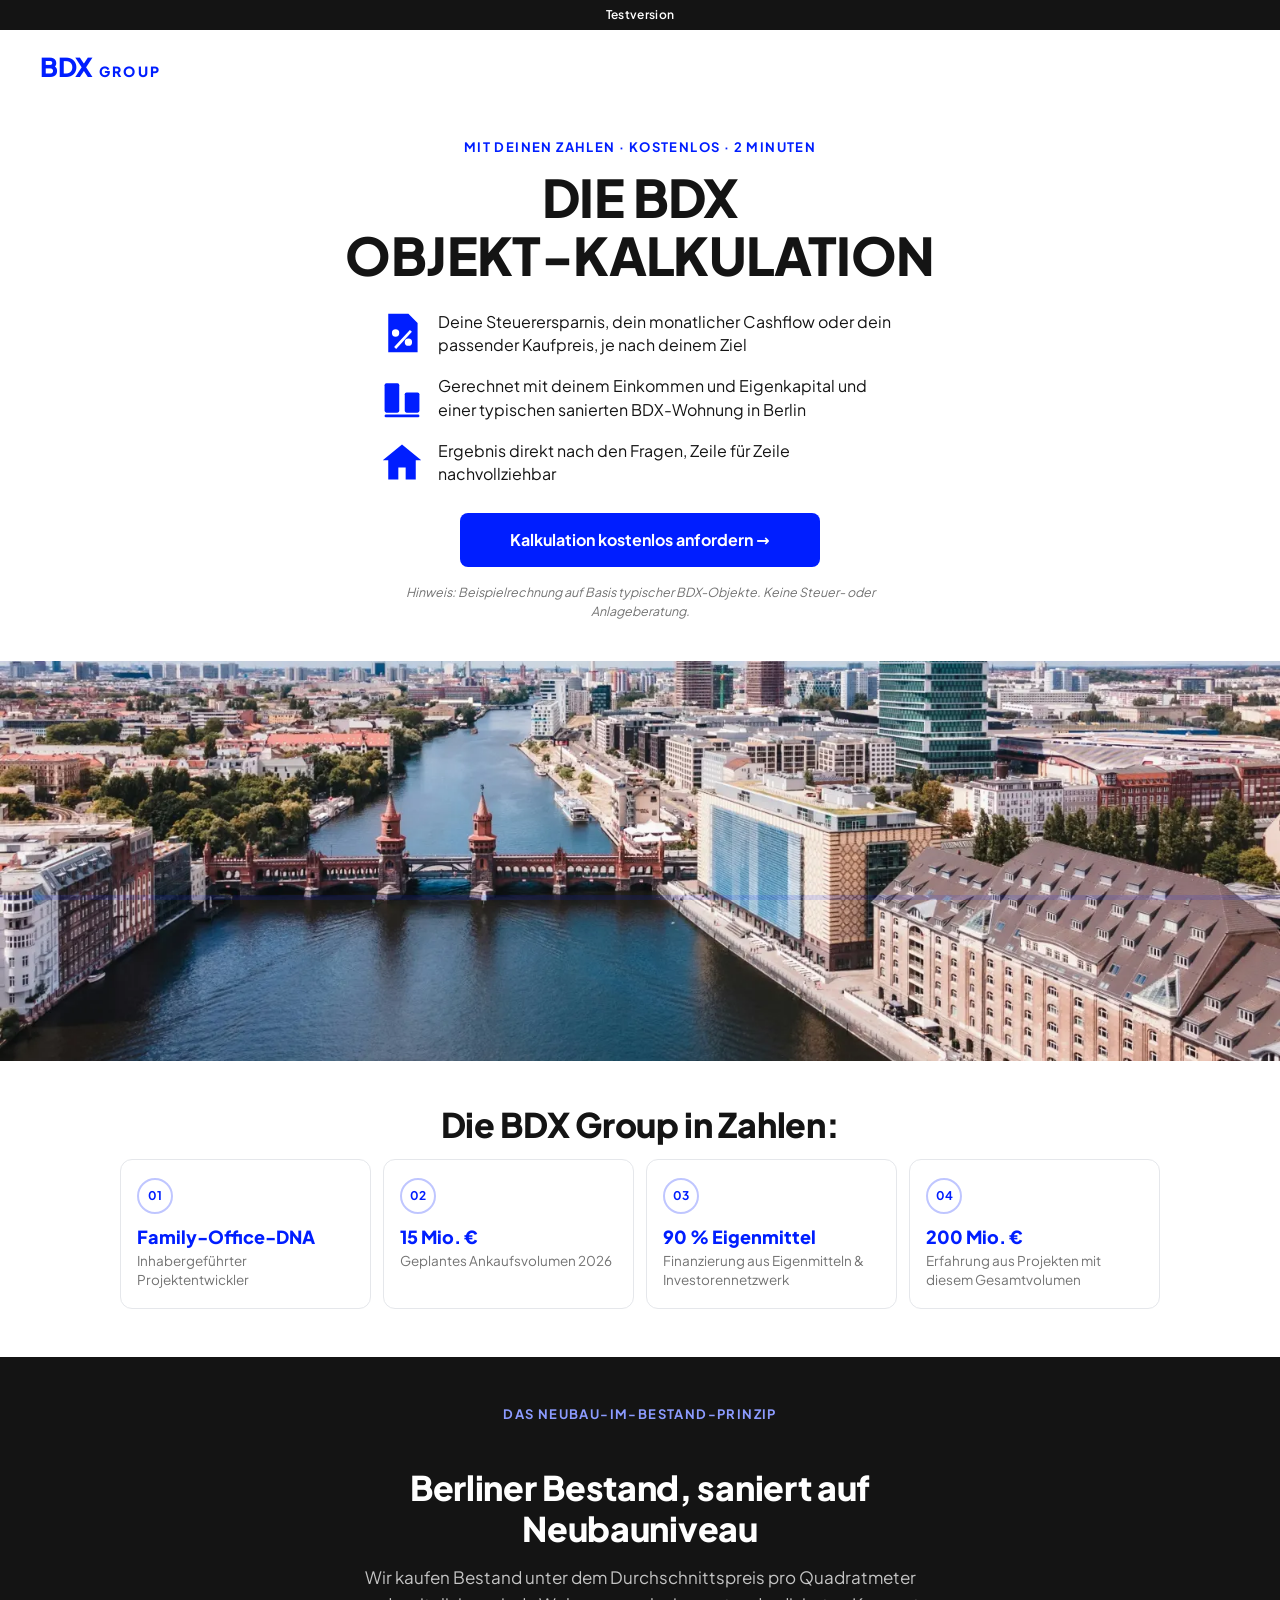
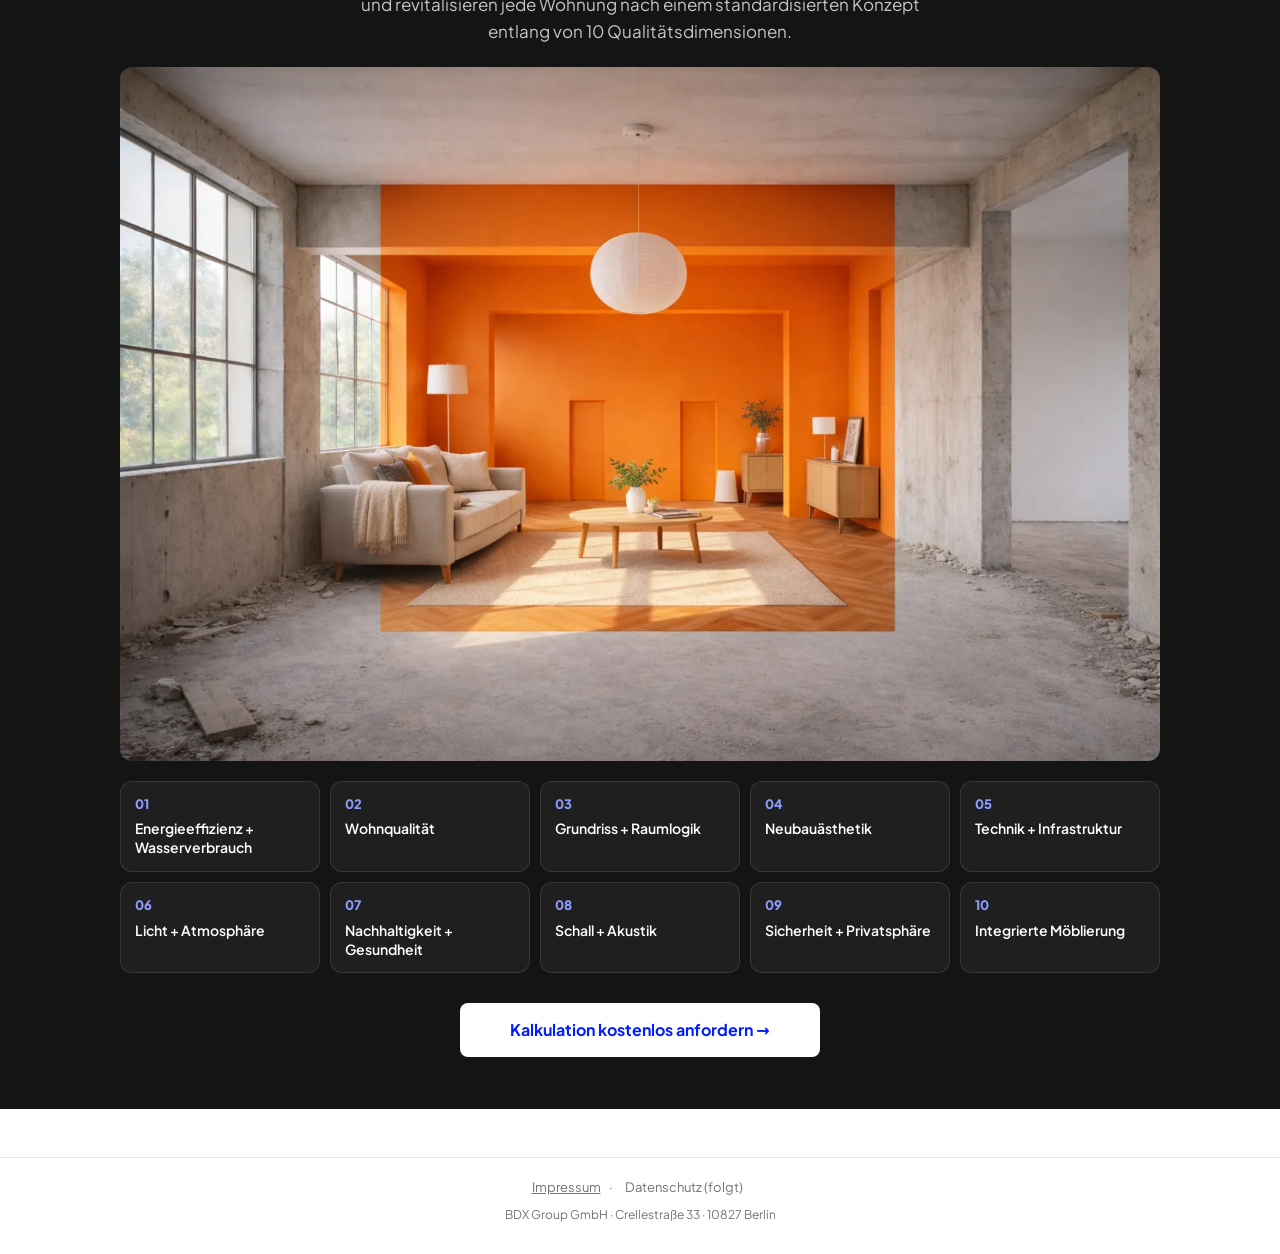
==== index.html @ f6d926c9 "feat: Calendly Inline-Embed auf der Ergebnisseite (Jarl 30min, Prefill, lazy nach Absenden)" ====
<!doctype html>
<html lang="de">
<head>
<meta charset="utf-8">
<meta name="viewport" content="width=device-width, initial-scale=1">
<meta name="robots" content="noindex, nofollow">
<title>Die BDX Objekt-Kalkulation | BDX Group</title>
<meta name="description" content="Die vollständige Kalkulation einer aktuellen Berliner BDX-Wohnung: Kaufpreis, Miete, Rate, laufende Kosten und Steuereffekt, vor und nach Steuern.">
<link rel="preload" href="fonts/plus-jakarta-sans-latin.woff2" as="font" type="font/woff2" crossorigin>
<link rel="stylesheet" href="fonts/fonts.css">
<link rel="stylesheet" href="css/style.css?v=3">
</head>
<body>
<div class="testbar">Testversion</div>

<header class="top">
  <a class="brand" href="#start" data-go="start" aria-label="BDX Group, zum Start"><span class="brand-mark">BDX</span><span class="brand-name">GROUP</span></a>
</header>

<main id="app">

  <!-- SCREEN: Landing -->
  <section class="screen is-active" data-s="start" id="start">
    <div class="wrap center">
      <p class="eyebrow">Mit deinen Zahlen · Kostenlos · 2 Minuten</p>
      <h1 class="h-hero">Die BDX<br>Objekt-Kalkulation</h1>
      <ul class="benefits">
        <li><span class="ic" data-icon="percent"></span><span>Deine Steuerersparnis, dein monatlicher Cashflow oder dein passender Kaufpreis, je nach deinem Ziel</span></li>
        <li><span class="ic" data-icon="split"></span><span>Gerechnet mit deinem Einkommen und Eigenkapital und einer typischen sanierten BDX-Wohnung in Berlin</span></li>
        <li><span class="ic" data-icon="house"></span><span>Ergebnis direkt nach den Fragen, Zeile für Zeile nachvollziehbar</span></li>
      </ul>
      <button class="cta" type="button" data-go="q1" id="cta-start">Kalkulation kostenlos anfordern →</button>
      <p class="fine">Hinweis: Beispielrechnung auf Basis typischer BDX-Objekte. Keine Steuer- oder Anlageberatung.</p>
    </div>

    <figure class="photo-band">
      <img src="img/berlin-luftbild.webp" width="1600" height="900" alt="Luftaufnahme von Berlin mit Spree und Uferbebauung" loading="lazy">
    </figure>

    <div class="wrap wide center">
      <h2 class="h-sec">Die BDX Group in Zahlen:</h2>
      <div class="facts">
        <div class="fact"><span class="num">01</span><strong>Family-Office-<wbr>DNA</strong><span>Inhabergeführter Projektentwickler</span></div>
        <div class="fact"><span class="num">02</span><strong>15 Mio. €</strong><span>Geplantes Ankaufsvolumen 2026</span></div>
        <div class="fact"><span class="num">03</span><strong>90 % Eigenmittel</strong><span>Finanzierung aus Eigenmitteln &amp; Investorennetzwerk</span></div>
        <div class="fact"><span class="num">04</span><strong>200 Mio. €</strong><span>Erfahrung aus Projekten mit diesem Gesamtvolumen</span></div>
      </div>
    </div>

    <div class="dark">
      <div class="wrap center">
        <p class="eyebrow on-dark">Das Neubau-im-Bestand-Prinzip</p>
        <h2 class="h-sec on-dark">Berliner Bestand, saniert auf Neubauniveau</h2>
        <p class="lead on-dark">Wir kaufen Bestand unter dem Durchschnittspreis pro Quadratmeter und revitalisieren jede Wohnung nach einem standardisierten Konzept entlang von 10 Qualitätsdimensionen.</p>
      </div>
      <figure class="photo-in-dark wrap wide">
        <img src="img/wohnung-revitalisiert.webp" width="1400" height="933" alt="Wohnzimmer mit orangefarbener Wand, hellem Sofa und Pflanzen" loading="lazy">
      </figure>
      <div class="wrap wide">
        <ol class="dims">
          <li><span>01</span>Energieeffizienz + Wasserverbrauch</li>
          <li><span>02</span>Wohnqualität</li>
          <li><span>03</span>Grundriss + Raumlogik</li>
          <li><span>04</span>Neubauästhetik</li>
          <li><span>05</span>Technik + Infrastruktur</li>
          <li><span>06</span>Licht + Atmosphäre</li>
          <li><span>07</span>Nachhaltigkeit + Gesundheit</li>
          <li><span>08</span>Schall + Akustik</li>
          <li><span>09</span>Sicherheit + Privatsphäre</li>
          <li><span>10</span>Integrierte Möblierung</li>
        </ol>
      </div>
      <div class="wrap center">
        <button class="cta cta-light" type="button" data-go="q1" id="cta-start-2">Kalkulation kostenlos anfordern →</button>
      </div>
    </div>

  </section>

  <!-- SCREENS: Fragen werden aus js/funnel.js gerendert -->
  <div id="questions"></div>

  <!-- SCREEN: Kontakt -->
  <section class="screen" data-s="kontakt" id="kontakt">
    <div class="wrap narrow center">
      <p class="progress-label">Letzter Schritt</p>
      <h2 class="h-q">Deine Auswertung ist fertig.</h2>
      <p class="q-help top">Trag dich ein und du siehst dein Ergebnis sofort auf der nächsten Seite.</p>
      <form id="lead-form" novalidate>
        <label class="field"><span class="field-ic" aria-hidden="true">👋</span><input name="vorname" type="text" autocomplete="given-name" placeholder="Dein Vorname" required></label>
        <label class="field"><span class="field-ic" aria-hidden="true">👋</span><input name="nachname" type="text" autocomplete="family-name" placeholder="Dein Nachname" required></label>
        <label class="field"><span class="field-ic" aria-hidden="true">✉️</span><input name="email" type="email" autocomplete="email" placeholder="Deine E-Mail-Adresse" required></label>
        <label class="field"><span class="field-ic prefix" aria-hidden="true">+49</span><input name="telefon" type="tel" autocomplete="tel" placeholder="Deine Telefonnummer" required></label>
        <label class="consent"><input name="consent" type="checkbox" required><span>Ja, ich stimme den Datenschutzbedingungen zu und bin einverstanden, dass die BDX Group mich zu meiner Auswertung per E-Mail und Telefon kontaktiert. Widerruf ist jederzeit möglich.</span></label>
        <p class="form-error" id="form-error" role="alert" hidden>Bitte fülle alle Felder aus und bestätige die Datenschutzbedingungen.</p>
        <button class="cta block" type="submit" id="cta-submit">Meine Auswertung anzeigen →</button>
      </form>
    </div>
  </section>

  <!-- SCREEN: Danke -->
  <section class="screen" data-s="danke" id="danke">
    <div class="wrap narrow center">
      <p class="eyebrow">Deine persönliche Auswertung</p>
      <h2 class="h-hero small"><span id="danke-name">Hier ist</span> <span id="ergebnis-titel">deine Auswertung</span></h2>
    </div>

    <!-- Ergebnis: genau ein Rechner, gewählt über Frage 1 (rechner/index.html?modus=…&ergebnis=1, Steuerung: js/rechner-embed.js) -->
    <div class="calc" id="rechner">
      <div class="wrap narrow">
        <div class="calc-frame" id="calc-frames"></div>
      </div>
    </div>
    <div class="wrap narrow center">
      <h2 class="h-sec" id="termin">Schon jetzt mit Jarl sprechen?<br>Such dir direkt einen Termin aus.</h2>
      <p class="lead">Jarl Beger ist Geschäftsführer der BDX Group und rechnet die Wohnung mit dir an deinen Zahlen durch.</p>
    </div>
    <!-- Calendly Inline-Embed (js/calendly.js): lädt erst auf der Ergebnisseite, Name + E-Mail vorausgefüllt -->
    <div class="wrap narrow">
      <div class="calendly-inline-widget" id="calendly-termin" data-url="https://calendly.com/jarl-bdx-group/30min" data-auto-load="false" style="min-width:320px;height:700px;"></div>
    </div>
    <div class="wrap narrow center">
      <p class="calc-jump" id="termin-fallback">Kein passender Termin dabei? <a id="cta-termin" href="mailto:jarl@bdx-group.de?subject=Termin%20zur%20Objekt-Kalkulation">Schreib Jarl direkt →</a></p>
      <p class="fine">Hinweis: Die Objekt-Kalkulation ist eine Beispielrechnung und stellt keine Steuer- oder Anlageberatung dar. Steuerliche Effekte hängen von deiner persönlichen Situation ab.</p>
    </div>
  </section>

</main>

<footer class="foot">
  <a href="https://bdx-group.de/impressum" target="_blank" rel="noopener">Impressum</a>
  <span>·</span><span>Datenschutz (folgt)</span>
  <p>BDX Group GmbH · Crellestraße 33 · 10827 Berlin</p>
</footer>
<div class="bar" aria-hidden="true"><div class="bar-fill" id="bar-fill"></div></div>

<script src="js/bdx-engine.js?v=3"></script>
<script src="js/funnel.js?v=3"></script>
<script src="js/rechner-embed.js?v=3"></script>
<script src="js/calendly.js?v=2"></script>
</body>
</html>
---- fonts/fonts.css ----
/* Plus Jakarta Sans (Variable), Copyright 2020 The Plus Jakarta Sans Project Authors. SIL Open Font License 1.1. Self-hosted. */
@font-face{font-family:'Plus Jakarta Sans';font-style:normal;font-weight:200 800;font-display:swap;src:url(plus-jakarta-sans-latin-ext.woff2) format('woff2');unicode-range:U+0100-02BA,U+02BD-02C5,U+02C7-02CC,U+02CE-02D7,U+02DD-02FF,U+0304,U+0308,U+0329,U+1D00-1DBF,U+1E00-1E9F,U+1EF2-1EFF,U+2020,U+20A0-20AB,U+20AD-20C4,U+2113,U+2C60-2C7F,U+A720-A7FF}
@font-face{font-family:'Plus Jakarta Sans';font-style:normal;font-weight:200 800;font-display:swap;src:url(plus-jakarta-sans-latin.woff2) format('woff2');unicode-range:U+0000-00FF,U+0131,U+0152-0153,U+02BB-02BC,U+02C6,U+02DA,U+02DC,U+0304,U+0308,U+0329,U+2000-206F,U+20AC,U+2122,U+2191,U+2193,U+2212,U+2215,U+FEFF,U+FFFD}
---- css/style.css ----
/* BDX Group Lead-Funnel · CI nach bdx-group.de (Blau #001EFF, Plus Jakarta Sans 800) */
:root{
  --blue:#001EFF; --ink:#141414; --muted:#737373; --line:#E5E7EB; --soft:#F3F4F7;
  --card:#F6F7FA; --white:#fff; --radius:12px;
  --font:'Plus Jakarta Sans',system-ui,-apple-system,'Segoe UI',sans-serif;
}
*{box-sizing:border-box}
html{-webkit-text-size-adjust:100%}
body{margin:0;font:400 16px/1.5 var(--font);color:var(--ink);background:var(--white);min-height:100vh;display:flex;flex-direction:column}
img{max-width:100%;height:auto;display:block}
button{font-family:inherit}
[id]{scroll-margin-top:16px}

.testbar{background:var(--ink);color:#fff;font-size:12px;font-weight:600;text-align:center;padding:6px 12px;letter-spacing:.3px}

.top{padding:18px 20px;display:flex;align-items:center}
.brand{display:inline-flex;align-items:baseline;gap:6px;text-decoration:none;color:var(--blue)}
.brand-mark{font-weight:800;font-size:26px;letter-spacing:-.5px;line-height:1}
.brand-name{font-weight:800;font-size:14px;letter-spacing:2.4px}

main{flex:1}
.wrap{max-width:720px;margin:0 auto;padding:0 20px}
.wrap.narrow{max-width:560px}
.center{text-align:center}

.screen{display:none;padding:12px 0 48px}
.screen.is-active{display:block;animation:fade .25s ease}
@keyframes fade{from{opacity:0;transform:translateY(6px)}to{opacity:1;transform:none}}
@media (prefers-reduced-motion:reduce){.screen.is-active{animation:none}}

.eyebrow{margin:20px 0 10px;color:var(--blue);font-weight:700;font-size:13px;letter-spacing:1.4px;text-transform:uppercase}
.h-hero{margin:0 0 26px;font-weight:800;font-size:34px;line-height:1.12;letter-spacing:-.6px;text-transform:uppercase;color:var(--ink)}
.h-hero.small{font-size:28px;text-transform:none;margin-top:16px}
.h-sec{margin:44px 0 14px;font-weight:800;font-size:24px;line-height:1.2;letter-spacing:-.3px}
.h-q{margin:6px 0 24px;font-weight:800;font-size:26px;line-height:1.2;letter-spacing:-.4px}
.lead{margin:0 auto 22px;max-width:560px;font-size:17px;line-height:1.6;color:#3a3a3a}
.fine{margin:16px auto 0;max-width:520px;font-size:12.5px;line-height:1.5;color:var(--muted);font-style:italic}

.benefits{list-style:none;margin:0 auto 28px;padding:0;max-width:520px;text-align:left;display:grid;gap:18px}
.benefits li{display:grid;grid-template-columns:44px 1fr;gap:14px;align-items:center;font-size:16px;line-height:1.45}
.ic{width:44px;height:44px;color:var(--blue);display:block}
.ic svg{width:100%;height:100%;display:block}

.cta{display:inline-flex;align-items:center;justify-content:center;gap:10px;min-height:54px;padding:14px 26px;border:0;border-radius:8px;background:var(--blue);color:#fff;font-weight:700;font-size:16px;line-height:1.3;text-decoration:none;cursor:pointer;width:100%;max-width:520px;transition:filter .15s,transform .15s}
.cta:hover{filter:brightness(.9)}
.cta:active{transform:translateY(1px)}
.cta:focus-visible{outline:3px solid var(--blue);outline-offset:3px}
.cta.block{width:100%;max-width:none;margin-top:6px}
.cta-light{background:#fff;color:var(--blue)}
.cta-light:focus-visible{outline-color:#fff}

.photo-band{margin:40px 0 0}
.photo-band img{width:100%;aspect-ratio:16/7;object-fit:cover}

.facts{display:grid;grid-template-columns:1fr 1fr;gap:12px;text-align:left;margin-bottom:48px}
.fact{border:1px solid var(--line);border-radius:var(--radius);padding:18px 16px;display:flex;flex-direction:column;gap:4px;background:#fff}
.fact .num{width:36px;height:36px;border-radius:50%;border:2px solid rgba(0,30,255,.25);color:var(--blue);font-size:12px;font-weight:700;display:flex;align-items:center;justify-content:center;margin-bottom:8px}
.fact strong{font-weight:800;font-size:18px;line-height:1.2;color:var(--blue)}
.fact span:last-child{font-size:13.5px;line-height:1.4;color:var(--muted)}

.dark{background:var(--ink);color:#fff;padding:8px 0 52px}
.on-dark{color:#fff}
.eyebrow.on-dark{color:#8C9BFF;margin-top:40px}
.lead.on-dark{color:rgba(255,255,255,.75)}
.photo-in-dark img{border-radius:var(--radius);aspect-ratio:3/2;object-fit:cover;width:100%}
.dims{list-style:none;margin:20px 0 30px;padding:0;display:grid;grid-template-columns:1fr 1fr;gap:10px}
.dims li{background:rgba(255,255,255,.05);border:1px solid rgba(255,255,255,.1);border-radius:var(--radius);padding:14px 14px;font-size:14px;font-weight:600;line-height:1.35;display:flex;flex-direction:column;gap:6px}
.dims li span{color:#8C9BFF;font-weight:800;font-size:13px}

/* Fragen */
.progress-label{margin:22px 0 6px;font-weight:700;font-size:15px;color:var(--ink)}
.progress-label .seg{display:inline-flex;gap:3px;vertical-align:middle;margin-left:8px}
.progress-label .seg i{width:12px;height:6px;border-radius:2px;background:var(--line);display:block}
.progress-label .seg i.on{background:var(--blue)}
.answers{display:grid;grid-template-columns:1fr 1fr;gap:12px;margin:0 auto;max-width:560px}
.answer{background:var(--card);border:1.5px solid var(--card);border-radius:var(--radius);padding:22px 12px 18px;display:flex;flex-direction:column;align-items:center;justify-content:flex-start;gap:14px;cursor:pointer;min-height:150px;font-weight:700;font-size:15px;line-height:1.3;color:var(--ink);text-align:center;transition:border-color .15s,background .15s,transform .15s}
.answer .ic{width:52px;height:52px}
.answer:hover{border-color:var(--blue);background:#fff}
.answer:focus-visible{outline:3px solid var(--blue);outline-offset:2px}
.answer.is-picked{border-color:var(--blue);background:#EEF1FF}
.q-help{margin:18px auto 0;max-width:480px;font-size:13.5px;color:var(--muted);line-height:1.5}
.back{margin-top:22px;background:none;border:0;color:var(--muted);font-size:14px;font-weight:600;cursor:pointer;padding:8px}
.back:hover{color:var(--ink)}

/* Formular */
#lead-form{display:grid;gap:12px;text-align:left}
.field{display:flex;align-items:center;gap:10px;background:#fff;border:1.5px solid var(--line);border-radius:8px;padding:0 14px;min-height:56px}
.field:focus-within{border-color:var(--blue)}
.field input{flex:1;border:0;outline:0;font:500 16px var(--font);color:var(--ink);background:transparent;min-width:0;padding:14px 0}
.field-ic{font-size:18px;line-height:1}
.field-ic.prefix{font-size:15px;font-weight:700;color:var(--muted)}
.field.invalid{border-color:#D93A3A}
.consent{display:grid;grid-template-columns:22px 1fr;gap:12px;align-items:start;font-size:13px;line-height:1.5;color:#3a3a3a;margin:6px 0 4px;cursor:pointer}
.consent input{width:20px;height:20px;margin:1px 0 0;accent-color:var(--blue)}
.form-error{margin:0;color:#C42626;font-size:13.5px;font-weight:600}

/* Danke */
.steps{list-style:none;margin:8px auto 10px;padding:0;text-align:left;display:grid;gap:18px;max-width:520px}
.steps li{display:grid;grid-template-columns:44px 1fr;gap:14px;align-items:start;font-size:15.5px;line-height:1.5}
.step-n{width:40px;height:40px;border-radius:50%;border:2px solid var(--blue);color:var(--blue);font-weight:800;display:flex;align-items:center;justify-content:center}

.foot{text-align:center;font-size:13px;color:var(--muted);padding:20px 16px 30px;border-top:1px solid var(--line)}
.foot a{color:var(--muted)}
.foot span{margin:0 6px}
.foot p{margin:8px 0 0;font-size:12px}
.bar{position:fixed;left:0;right:0;bottom:0;height:5px;background:rgba(0,30,255,.12);z-index:5}
.bar-fill{height:100%;width:0;background:var(--blue);transition:width .3s ease}

@media (min-width:820px){
  .top{padding:24px 40px}
  .h-hero{font-size:52px}
  .h-hero.small{font-size:38px}
  .h-sec{font-size:34px}
  .h-q{font-size:34px}
  .facts{grid-template-columns:repeat(4,1fr)}
  .dims{grid-template-columns:repeat(5,1fr)}
  .answer{min-height:180px;font-size:16px}
  .photo-band img{aspect-ratio:16/5}
  .cta{width:auto;min-width:360px}
  .cta.block{width:100%}
}
[tabindex="-1"]:focus{outline:none}
@media (max-width:819px){.fact strong{font-size:16px}}
@media (min-width:820px){.wrap.wide{max-width:1080px}}
.cta:disabled{opacity:.6;cursor:wait}

/* Rechner-Sektion (iframe-Einbettung) */
.calc{padding:8px 0 56px}
.calc-jump{margin:14px 0 0;font-size:14px}
.calc-jump a{color:var(--blue);font-weight:700;text-decoration:none}
.calc-tabs{display:flex;gap:6px;background:var(--soft);border-radius:var(--radius);padding:5px;margin:0 0 14px}
.calc-tab{flex:1;border:0;background:none;border-radius:9px;padding:11px 6px;font-size:14px;font-weight:700;color:#4a4a4a;cursor:pointer;line-height:1.25}
.calc-tab[aria-selected="true"]{background:var(--white);color:var(--blue);box-shadow:0 1px 4px rgba(0,0,0,.08)}
.calc-tab:focus-visible{outline:2px solid var(--blue);outline-offset:2px}
.calc-frame iframe{display:block;width:100%;border:0;background:var(--white);transition:height .2s ease}
@media (max-width:420px){.calc-tab{font-size:13px;padding:10px 4px}}
.calc-frame iframe[hidden]{display:none}

/* Zahlen- und Regler-Fragen (Einkommen, Kaufpreis) */
.num-q{max-width:480px;margin:0 auto;text-align:left}
.num-field{margin-bottom:12px}
.num-field input{font-size:22px;font-weight:800}
.num-field .unit{font-weight:800;font-size:20px;color:var(--muted)}
.chips{display:flex;flex-wrap:wrap;gap:8px;margin:0 0 18px}
.chip{border:1.5px solid var(--line);background:#fff;border-radius:999px;padding:9px 14px;font:700 14px var(--font);color:var(--ink);cursor:pointer}
.chip:hover{border-color:var(--blue);color:var(--blue)}
.num-q .cta:disabled{opacity:.45;cursor:not-allowed}
.slider-val{font-weight:800;font-size:36px;letter-spacing:-.5px;text-align:center;color:var(--blue);margin:4px 0 0}
.num-q .q-help{text-align:center;margin:6px auto 14px}
.num-q input[type=range]{width:100%;accent-color:var(--blue);height:32px}
.range-ends{display:flex;justify-content:space-between;font-size:13px;color:var(--muted);margin:2px 0 20px}
.q-help.top{margin:-12px auto 22px}
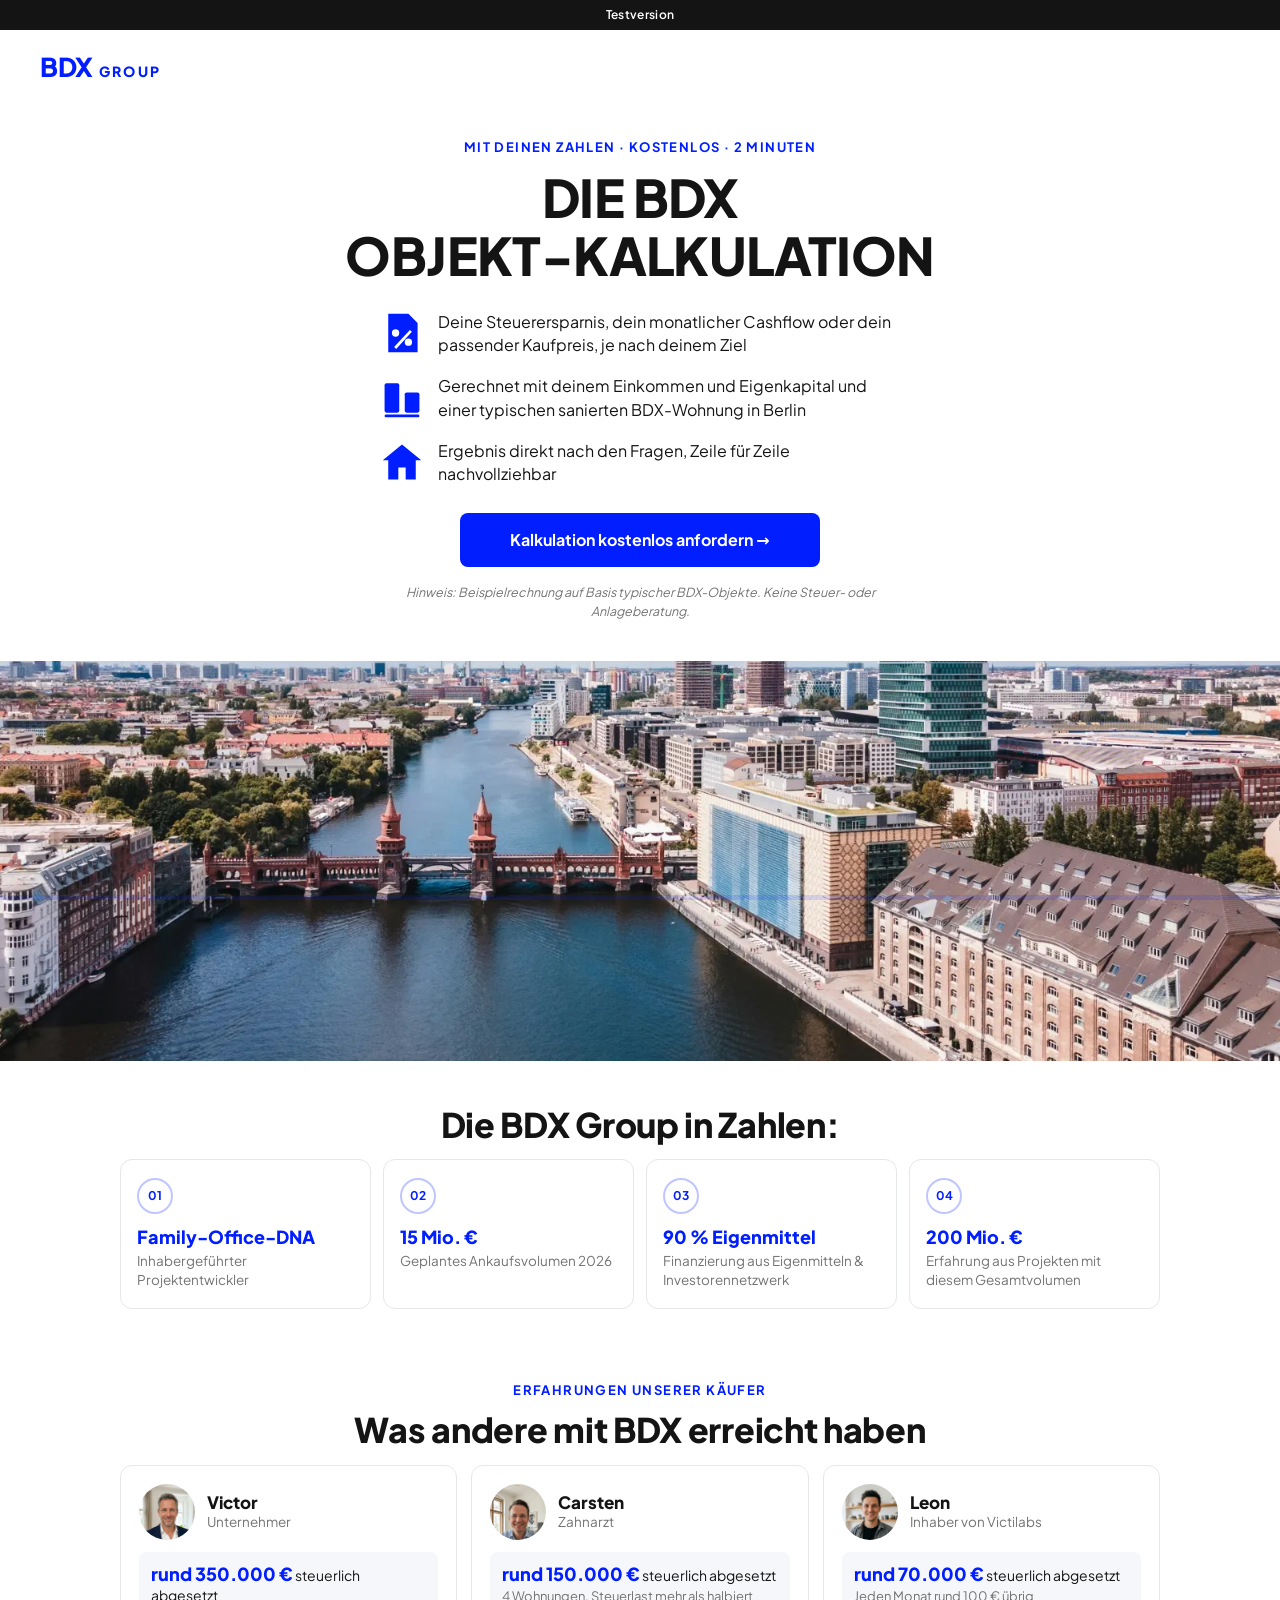
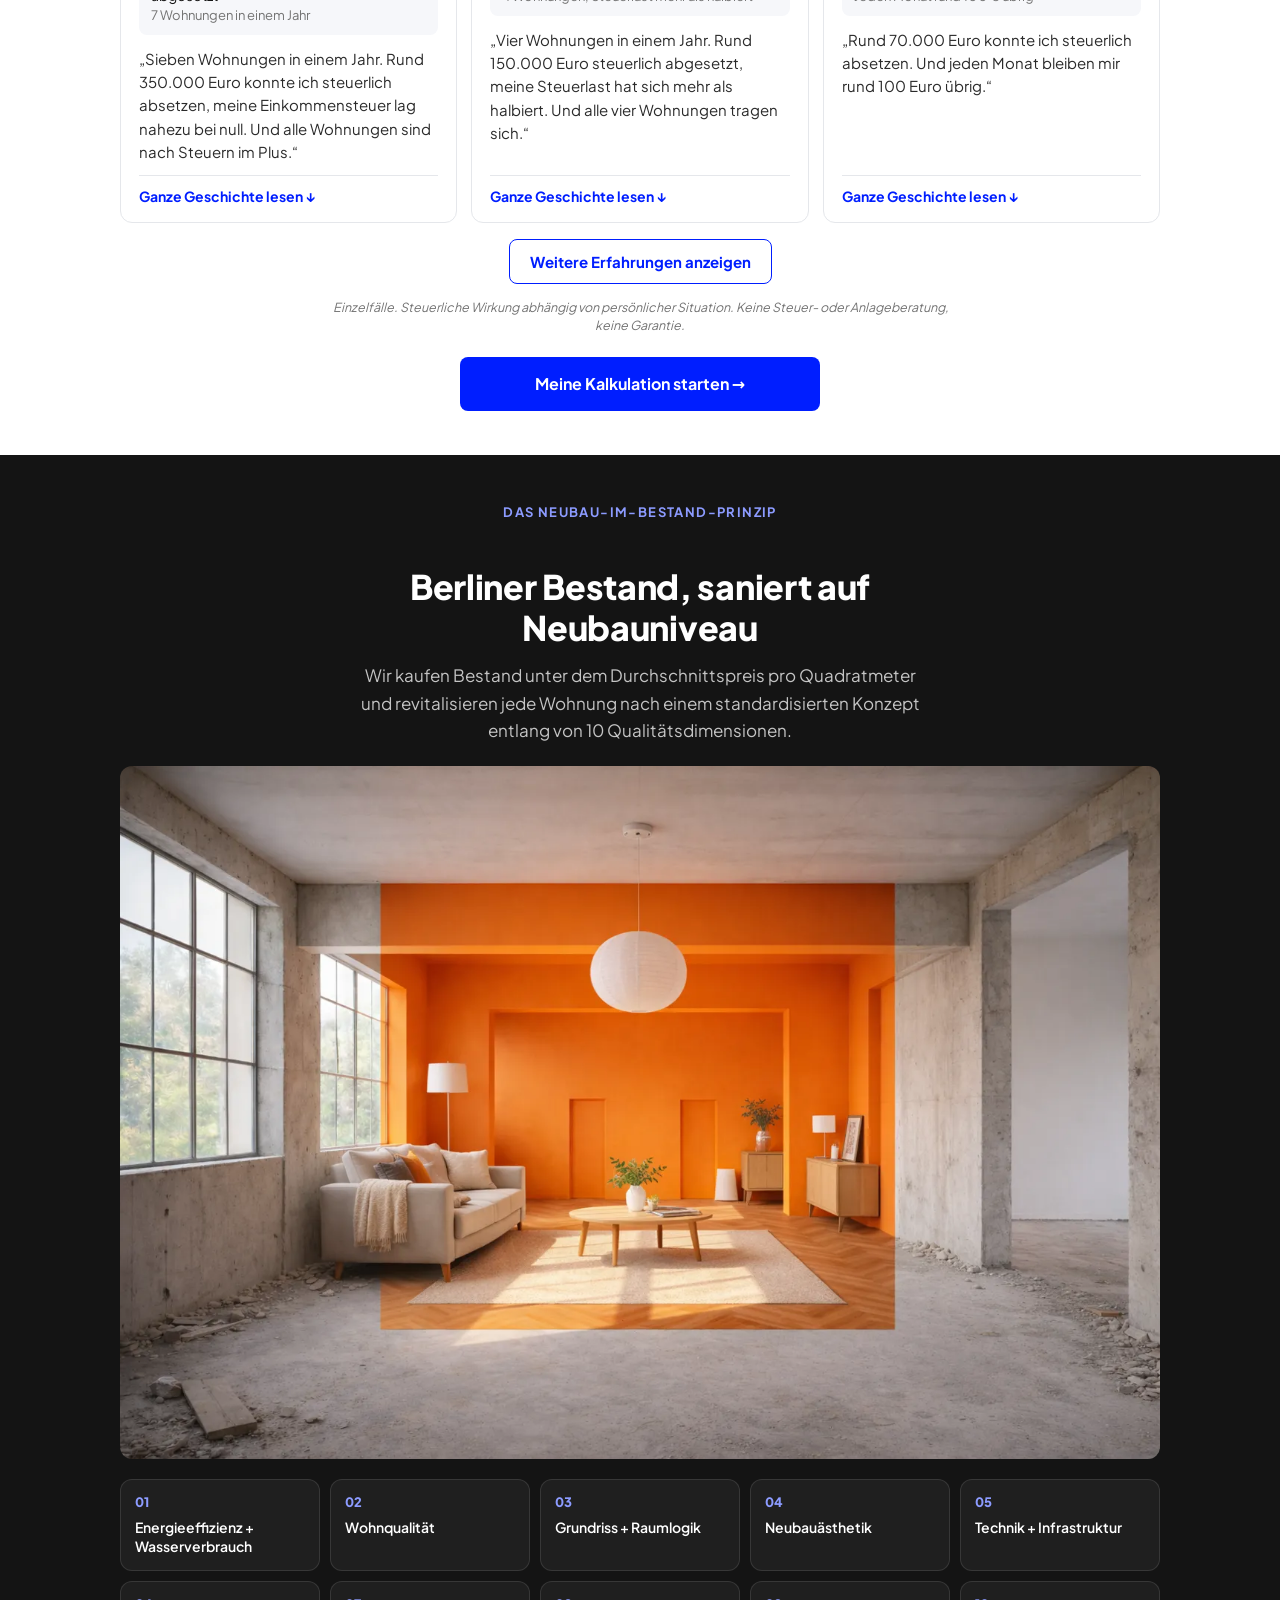
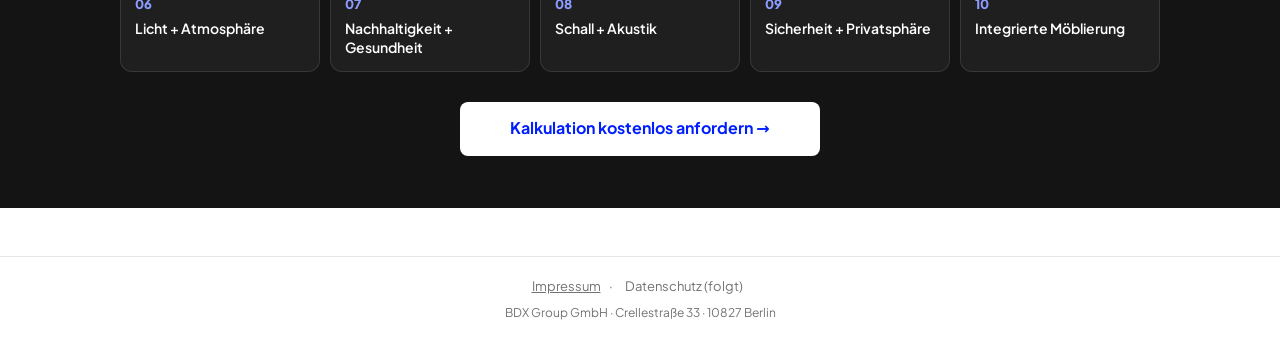
==== commit bc55bf85: "feat: Meta Pixel + PostHog (Lead/Schedule-Events), Testimonials auf Landing und Ergebnisseite, Zusat" ====
--- a/index.html
+++ b/index.html
@@ -8,7 +8,37 @@
 <meta name="description" content="Die vollständige Kalkulation einer aktuellen Berliner BDX-Wohnung: Kaufpreis, Miete, Rate, laufende Kosten und Steuereffekt, vor und nach Steuern.">
 <link rel="preload" href="fonts/plus-jakarta-sans-latin.woff2" as="font" type="font/woff2" crossorigin>
 <link rel="stylesheet" href="fonts/fonts.css">
-<link rel="stylesheet" href="css/style.css?v=3">
+<link rel="stylesheet" href="css/style.css?v=4">
+
+<!-- Meta Pixel Code -->
+<script>
+!function(f,b,e,v,n,t,s)
+{if(f.fbq)return;n=f.fbq=function(){n.callMethod?
+n.callMethod.apply(n,arguments):n.queue.push(arguments)};
+if(!f._fbq)f._fbq=n;n.push=n;n.loaded=!0;n.version='2.0';
+n.queue=[];t=b.createElement(e);t.async=!0;
+t.src=v;s=b.getElementsByTagName(e)[0];
+s.parentNode.insertBefore(t,s)}(window, document,'script',
+'https://connect.facebook.net/en_US/fbevents.js');
+fbq.disablePushState = true; // Fragen-Wechsel per pushState sollen kein weiteres PageView ausloesen
+fbq('init', '2339330703558356');
+fbq('track', 'PageView');
+</script>
+<noscript><img height="1" width="1" style="display:none"
+src="https://www.facebook.com/tr?id=2339330703558356&ev=PageView&noscript=1"
+/></noscript>
+<!-- End Meta Pixel Code -->
+
+<!-- PostHog -->
+<script>
+    !function(t,e){var o,n,p,r;e.__SV||(window.posthog && window.posthog.__loaded)||(window.posthog=e,e._i=[],e.init=function(i,s,a){function g(t,e){var o=e.split(".");2==o.length&&(t=t[o[0]],e=o[1]),t[e]=function(){t.push([e].concat(Array.prototype.slice.call(arguments,0)))}}p||((p=t.createElement("script")).type="text/javascript",p.crossOrigin="anonymous",p.async=!0,p.src=s.api_host.replace(".i.posthog.com","-assets.i.posthog.com")+"/static/array.js",p.onerror=function(){p=null},(r=t.getElementsByTagName("script")[0]).parentNode.insertBefore(p,r));var u=e;for(void 0!==a?u=e[a]=[]:a="posthog",u.people=u.people||[],Object.defineProperty(u,"toString",{configurable:!0,enumerable:!0,writable:!0,value:function(t){var e="posthog";return"posthog"!==a&&(e+="."+a),t||(e+=" (stub)"),e}}),Object.defineProperty(u.people,"toString",{configurable:!0,enumerable:!0,writable:!0,value:function(){return u.toString(1)+".people (stub)"}}),o="Eh Rh Ph Oh Dh qh init yd bd dd fd Sd wc md xd ad Ed Ad Rd Pd Od Fd capture getExtension gr pd gd calculateEventProperties Dd register register_once register_for_session unregister unregister_for_session zd hd jd getFeatureFlag getFeatureFlagPayload getFeatureFlagResult getAllFeatureFlags isFeatureEnabled reloadFeatureFlags updateFlags updateEarlyAccessFeatureEnrollment getEarlyAccessFeatures on onFeatureFlags onSurveysLoaded onSessionId getSurveys getActiveMatchingSurveys onActiveMatchingSurveysChanged renderSurvey displaySurvey cancelPendingSurvey canRenderSurvey canRenderSurveyAsync Hd identify setPersonProperties unsetPersonProperties group resetGroups setPersonPropertiesForFlags resetPersonPropertiesForFlags setGroupPropertiesForFlags resetGroupPropertiesForFlags reset Ud shutdown setIdentity clearIdentity get_distinct_id getGroups get_session_id get_session_replay_url alias set_config startSessionRecording stopSessionRecording sessionRecordingStarted captureException addExceptionStep captureLog startExceptionAutocapture stopExceptionAutocapture loadToolbar get_property getSessionProperty qd Td createPersonProfile setInternalOrTestUser Bd Uh zh opt_in_capturing opt_out_capturing Hh has_opted_in_capturing has_opted_out_capturing get_explicit_consent_status is_capturing clear_opt_in_out_capturing $d debug kc Ds getPageViewId captureTraceFeedback captureTraceMetric rd".split(" "),n=0;n<o.length;n++)g(u,o[n]);e._i.push([i,s,a])},e.__SV=1)}(document,window.posthog||[]);
+    posthog.init('phc_xtNuUdrVLUbWEZYkZwRuq8YHPMv7M7S4ojpNEBp8Kueg', {
+        api_host: 'https://eu.i.posthog.com',
+        defaults: '2026-05-30',
+        person_profiles: 'identified_only', // or 'always' to create profiles for anonymous users as well
+    })
+</script>
+<!-- End PostHog -->
 </head>
 <body>
 <div class="testbar">Testversion</div>
@@ -44,6 +74,17 @@
         <div class="fact"><span class="num">02</span><strong>15 Mio. €</strong><span>Geplantes Ankaufsvolumen 2026</span></div>
         <div class="fact"><span class="num">03</span><strong>90 % Eigenmittel</strong><span>Finanzierung aus Eigenmitteln &amp; Investorennetzwerk</span></div>
         <div class="fact"><span class="num">04</span><strong>200 Mio. €</strong><span>Erfahrung aus Projekten mit diesem Gesamtvolumen</span></div>
+      </div>
+    </div>
+
+    <div class="tm-sec">
+      <div class="wrap wide center">
+        <p class="eyebrow">Erfahrungen unserer Käufer</p>
+        <h2 class="h-sec tm-h">Was andere mit BDX erreicht haben</h2>
+      </div>
+      <div class="wrap wide" id="testimonials-start"></div>
+      <div class="wrap center">
+        <button class="cta" type="button" data-go="q1" id="cta-start-tm">Meine Kalkulation starten →</button>
       </div>
     </div>
 
@@ -111,6 +152,12 @@
         <div class="calc-frame" id="calc-frames"></div>
       </div>
     </div>
+    <div class="tm-sec on-result">
+      <div class="wrap narrow center">
+        <h2 class="h-sec tm-h">So lief es bei anderen BDX-Käufern</h2>
+      </div>
+      <div class="wrap wide" id="testimonials-danke"></div>
+    </div>
     <div class="wrap narrow center">
       <h2 class="h-sec" id="termin">Schon jetzt mit Jarl sprechen?<br>Such dir direkt einen Termin aus.</h2>
       <p class="lead">Jarl Beger ist Geschäftsführer der BDX Group und rechnet die Wohnung mit dir an deinen Zahlen durch.</p>
@@ -134,8 +181,10 @@
 </footer>
 <div class="bar" aria-hidden="true"><div class="bar-fill" id="bar-fill"></div></div>
 
+<script src="js/tracking.js?v=1"></script>
 <script src="js/bdx-engine.js?v=3"></script>
-<script src="js/funnel.js?v=3"></script>
+<script src="js/funnel.js?v=4"></script>
+<script src="js/testimonials.js?v=1"></script>
 <script src="js/rechner-embed.js?v=3"></script>
 <script src="js/calendly.js?v=2"></script>
 </body>
--- a/css/style.css
+++ b/css/style.css
@@ -150,3 +150,30 @@
 .num-q input[type=range]{width:100%;accent-color:var(--blue);height:32px}
 .range-ends{display:flex;justify-content:space-between;font-size:13px;color:var(--muted);margin:2px 0 20px}
 .q-help.top{margin:-12px auto 22px}
+
+/* Testimonials (js/testimonials.js) */
+.tm-sec{padding:4px 0 44px}
+.tm-sec.on-result{padding-top:8px}
+.tm-h{margin-top:4px}
+.tm-grid{display:grid;grid-template-columns:1fr;gap:14px;text-align:left}
+@media (min-width:820px){.tm-grid{grid-template-columns:repeat(3,1fr)}}
+.tm-card{border:1px solid var(--line);border-radius:var(--radius);background:#fff;padding:18px 18px 14px;display:flex;flex-direction:column;gap:12px}
+.tm-card[hidden]{display:none}
+.tm-head{display:flex;align-items:center;gap:12px}
+.tm-head img{width:56px;height:56px;border-radius:50%;object-fit:cover;flex:none;background:var(--soft)}
+.tm-name{display:block;font-weight:800;font-size:17px;line-height:1.2}
+.tm-rolle{display:block;font-size:13.5px;color:var(--muted)}
+.tm-zahl{background:var(--card);border-radius:8px;padding:10px 12px;font-size:14px;line-height:1.35;color:var(--ink)}
+.tm-zahl b{color:var(--blue);font-weight:800;font-size:18px}
+.tm-zahl span{display:block;font-size:13px;color:var(--muted);margin-top:2px}
+.tm-zitat{margin:0;font-size:15px;line-height:1.55;color:#2a2a2a}
+.tm-story{font-size:14px;line-height:1.55;color:#3a3a3a;border-top:1px solid var(--line);padding-top:10px;margin-top:auto}
+.tm-story summary{cursor:pointer;color:var(--blue);font-weight:700;font-size:14px;list-style:none}
+.tm-story summary::-webkit-details-marker{display:none}
+.tm-story summary::after{content:" ↓"}
+.tm-story[open] summary::after{content:" ↑"}
+.tm-story p{margin:8px 0 0}
+.tm-offen{margin:0;font-size:12px;color:var(--muted);font-style:italic}
+.tm-toggle{display:block;margin:16px auto 0;background:none;border:1px solid var(--blue);color:var(--blue);border-radius:8px;padding:12px 20px;font-weight:700;font-size:15px;cursor:pointer}
+.tm-toggle:hover{background:rgba(0,30,255,.05)}
+.tm-disclaimer{margin:14px auto 22px;max-width:620px;text-align:center;font-size:12.5px;line-height:1.5;color:var(--muted);font-style:italic}
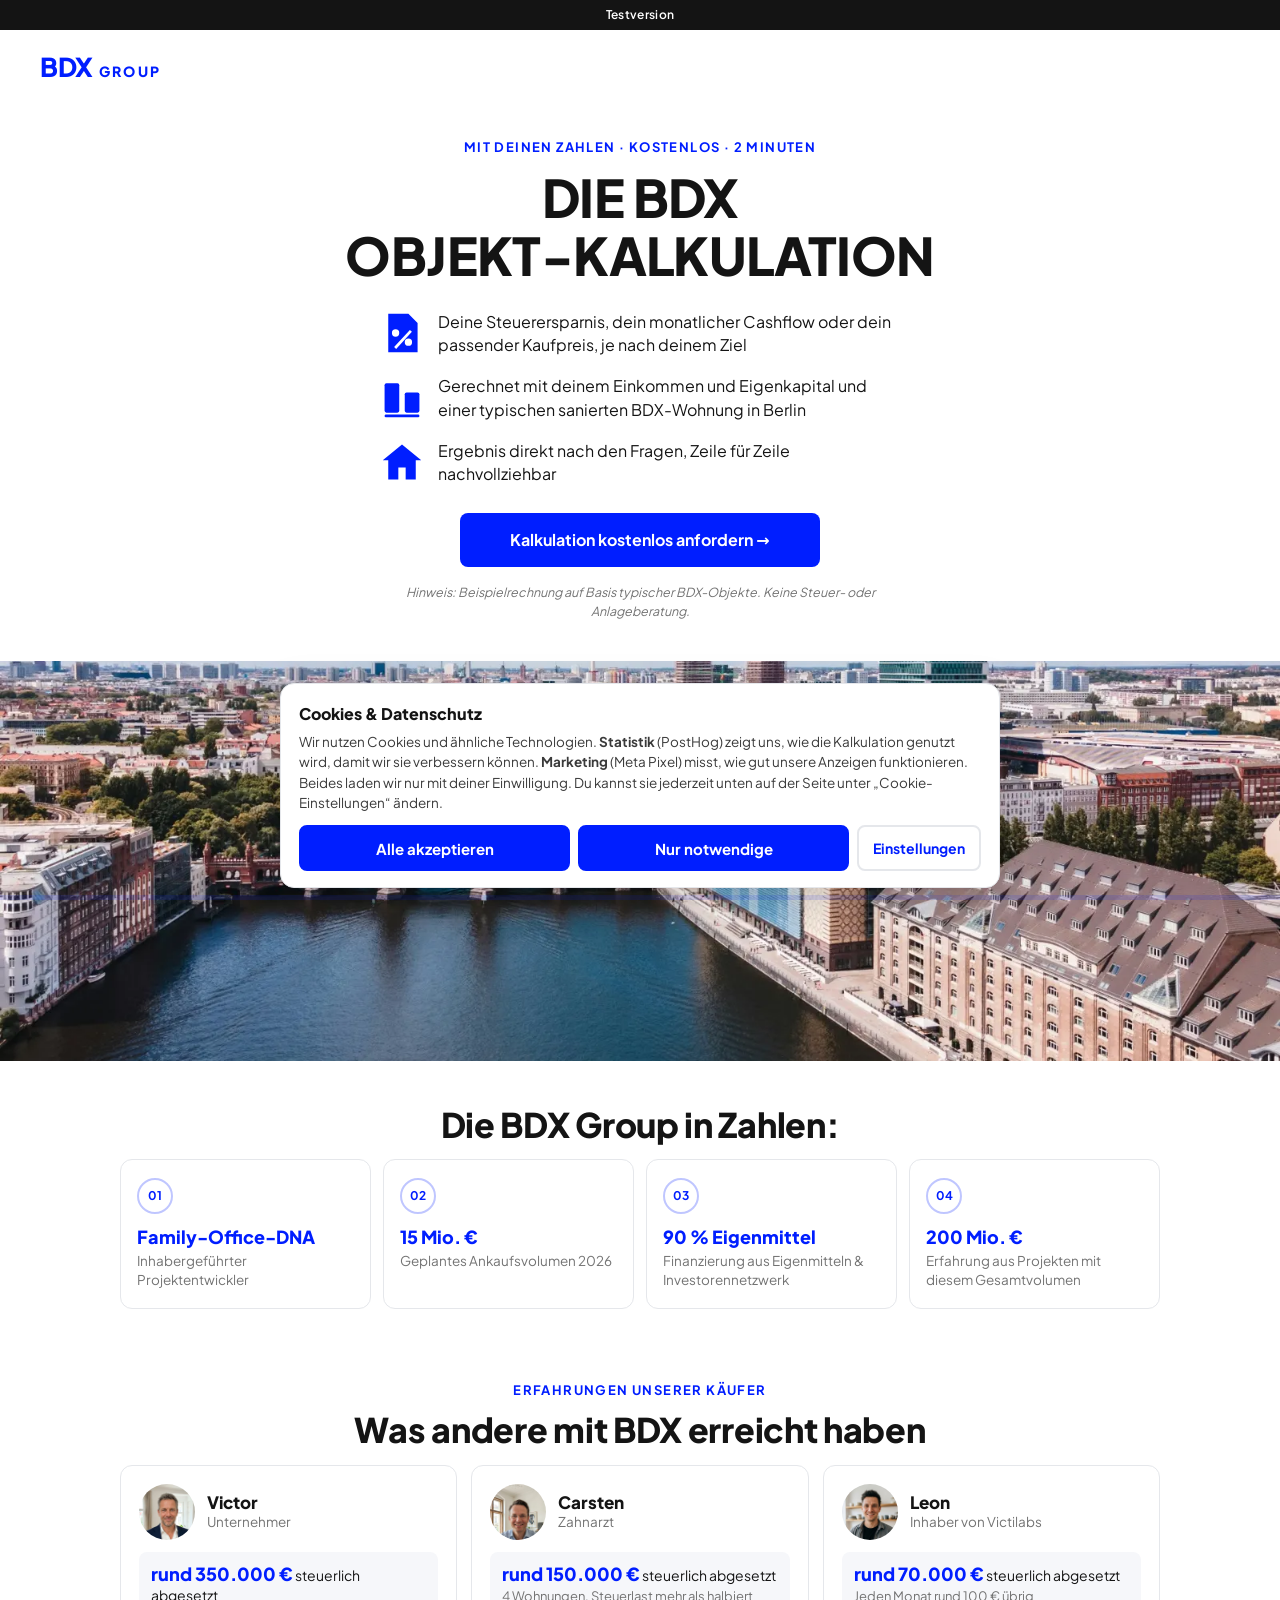
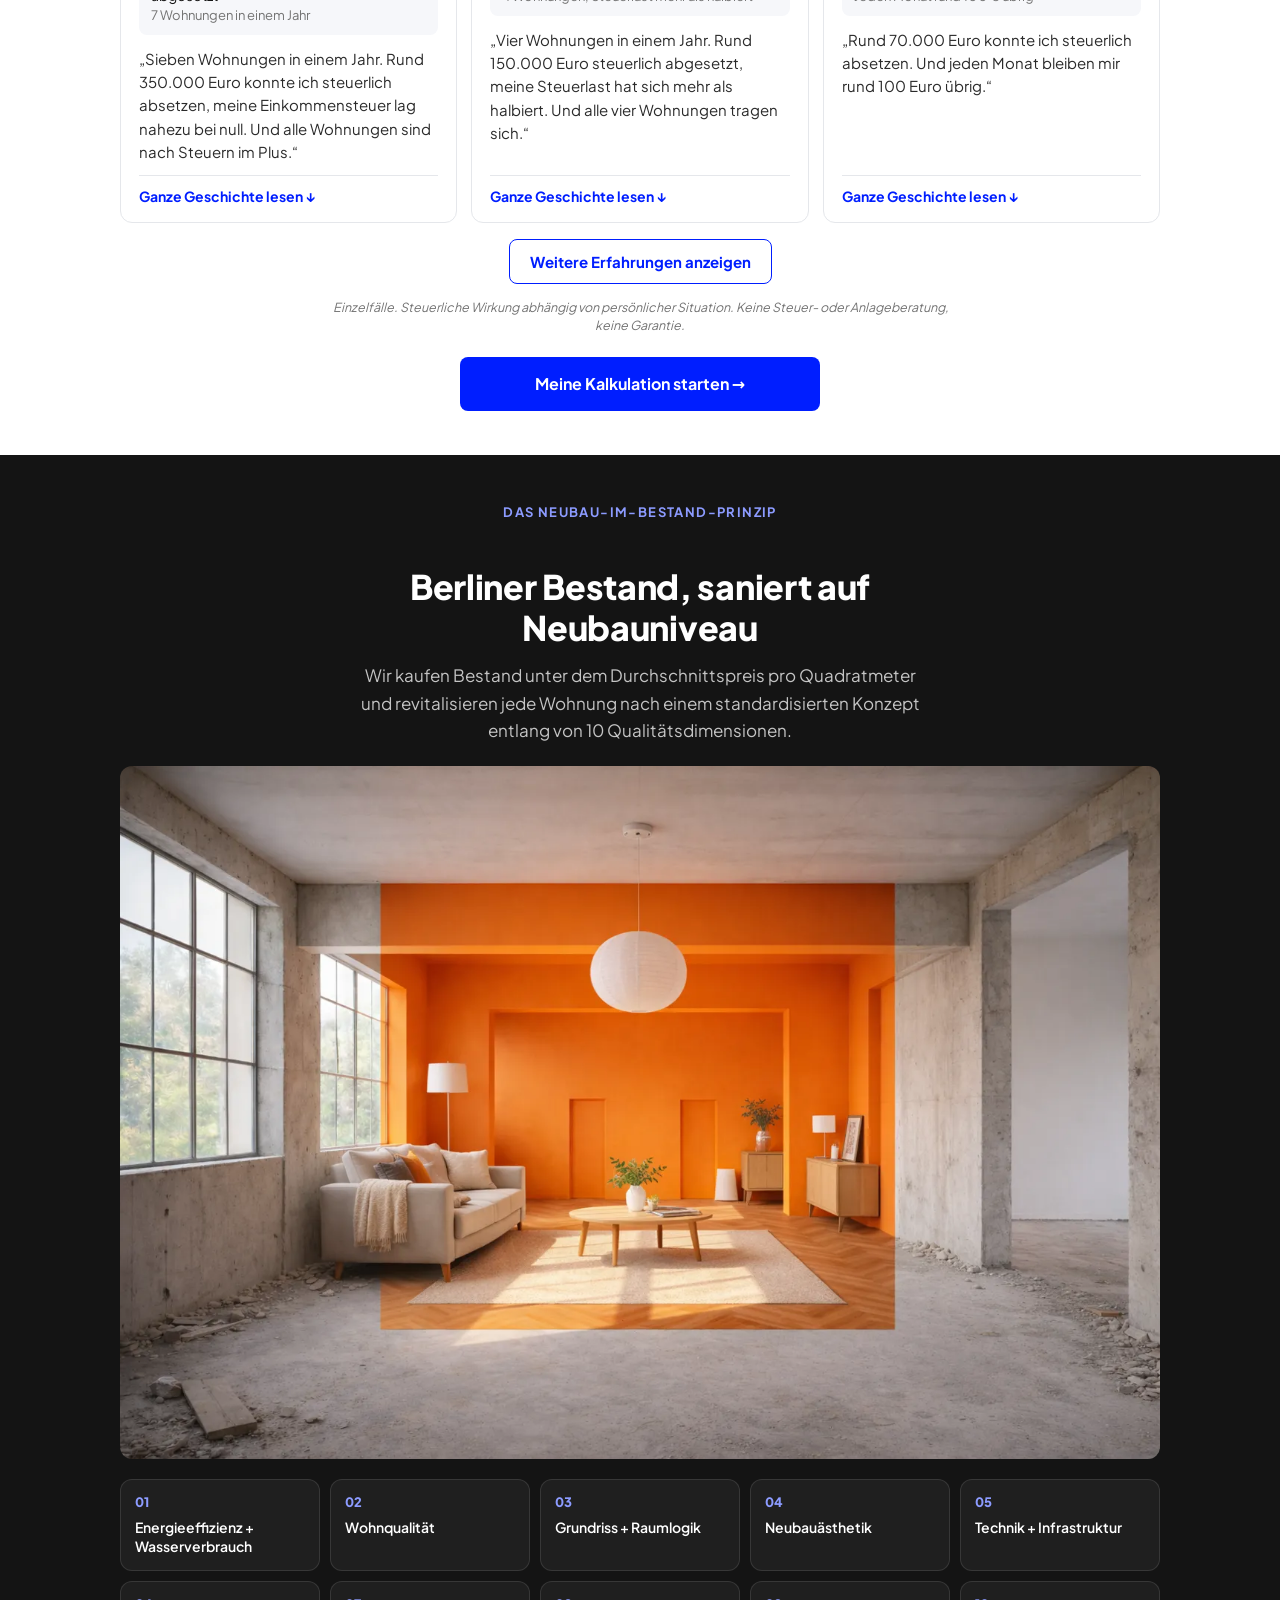
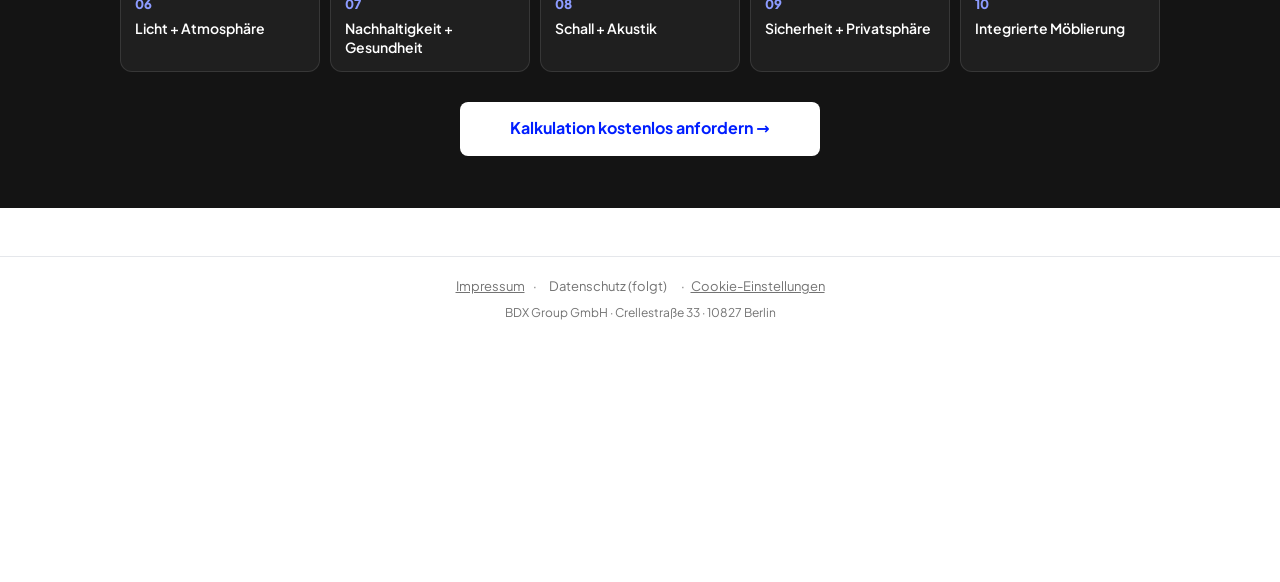
==== commit 019a6bcd: "feat: Cookie-Banner, Meta Pixel + PostHog laden erst nach Einwilligung" ====
--- a/index.html
+++ b/index.html
@@ -8,37 +8,9 @@
 <meta name="description" content="Die vollständige Kalkulation einer aktuellen Berliner BDX-Wohnung: Kaufpreis, Miete, Rate, laufende Kosten und Steuereffekt, vor und nach Steuern.">
 <link rel="preload" href="fonts/plus-jakarta-sans-latin.woff2" as="font" type="font/woff2" crossorigin>
 <link rel="stylesheet" href="fonts/fonts.css">
-<link rel="stylesheet" href="css/style.css?v=4">
+<link rel="stylesheet" href="css/style.css?v=5">
 
-<!-- Meta Pixel Code -->
-<script>
-!function(f,b,e,v,n,t,s)
-{if(f.fbq)return;n=f.fbq=function(){n.callMethod?
-n.callMethod.apply(n,arguments):n.queue.push(arguments)};
-if(!f._fbq)f._fbq=n;n.push=n;n.loaded=!0;n.version='2.0';
-n.queue=[];t=b.createElement(e);t.async=!0;
-t.src=v;s=b.getElementsByTagName(e)[0];
-s.parentNode.insertBefore(t,s)}(window, document,'script',
-'https://connect.facebook.net/en_US/fbevents.js');
-fbq.disablePushState = true; // Fragen-Wechsel per pushState sollen kein weiteres PageView ausloesen
-fbq('init', '2339330703558356');
-fbq('track', 'PageView');
-</script>
-<noscript><img height="1" width="1" style="display:none"
-src="https://www.facebook.com/tr?id=2339330703558356&ev=PageView&noscript=1"
-/></noscript>
-<!-- End Meta Pixel Code -->
-
-<!-- PostHog -->
-<script>
-    !function(t,e){var o,n,p,r;e.__SV||(window.posthog && window.posthog.__loaded)||(window.posthog=e,e._i=[],e.init=function(i,s,a){function g(t,e){var o=e.split(".");2==o.length&&(t=t[o[0]],e=o[1]),t[e]=function(){t.push([e].concat(Array.prototype.slice.call(arguments,0)))}}p||((p=t.createElement("script")).type="text/javascript",p.crossOrigin="anonymous",p.async=!0,p.src=s.api_host.replace(".i.posthog.com","-assets.i.posthog.com")+"/static/array.js",p.onerror=function(){p=null},(r=t.getElementsByTagName("script")[0]).parentNode.insertBefore(p,r));var u=e;for(void 0!==a?u=e[a]=[]:a="posthog",u.people=u.people||[],Object.defineProperty(u,"toString",{configurable:!0,enumerable:!0,writable:!0,value:function(t){var e="posthog";return"posthog"!==a&&(e+="."+a),t||(e+=" (stub)"),e}}),Object.defineProperty(u.people,"toString",{configurable:!0,enumerable:!0,writable:!0,value:function(){return u.toString(1)+".people (stub)"}}),o="Eh Rh Ph Oh Dh qh init yd bd dd fd Sd wc md xd ad Ed Ad Rd Pd Od Fd capture getExtension gr pd gd calculateEventProperties Dd register register_once register_for_session unregister unregister_for_session zd hd jd getFeatureFlag getFeatureFlagPayload getFeatureFlagResult getAllFeatureFlags isFeatureEnabled reloadFeatureFlags updateFlags updateEarlyAccessFeatureEnrollment getEarlyAccessFeatures on onFeatureFlags onSurveysLoaded onSessionId getSurveys getActiveMatchingSurveys onActiveMatchingSurveysChanged renderSurvey displaySurvey cancelPendingSurvey canRenderSurvey canRenderSurveyAsync Hd identify setPersonProperties unsetPersonProperties group resetGroups setPersonPropertiesForFlags resetPersonPropertiesForFlags setGroupPropertiesForFlags resetGroupPropertiesForFlags reset Ud shutdown setIdentity clearIdentity get_distinct_id getGroups get_session_id get_session_replay_url alias set_config startSessionRecording stopSessionRecording sessionRecordingStarted captureException addExceptionStep captureLog startExceptionAutocapture stopExceptionAutocapture loadToolbar get_property getSessionProperty qd Td createPersonProfile setInternalOrTestUser Bd Uh zh opt_in_capturing opt_out_capturing Hh has_opted_in_capturing has_opted_out_capturing get_explicit_consent_status is_capturing clear_opt_in_out_capturing $d debug kc Ds getPageViewId captureTraceFeedback captureTraceMetric rd".split(" "),n=0;n<o.length;n++)g(u,o[n]);e._i.push([i,s,a])},e.__SV=1)}(document,window.posthog||[]);
-    posthog.init('phc_xtNuUdrVLUbWEZYkZwRuq8YHPMv7M7S4ojpNEBp8Kueg', {
-        api_host: 'https://eu.i.posthog.com',
-        defaults: '2026-05-30',
-        person_profiles: 'identified_only', // or 'always' to create profiles for anonymous users as well
-    })
-</script>
-<!-- End PostHog -->
+<!-- Meta Pixel + PostHog laden erst nach Einwilligung: js/consent.js -->
 </head>
 <body>
 <div class="testbar">Testversion</div>
@@ -177,10 +149,12 @@
 <footer class="foot">
   <a href="https://bdx-group.de/impressum" target="_blank" rel="noopener">Impressum</a>
   <span>·</span><span>Datenschutz (folgt)</span>
+  <span>·</span><a href="#" data-consent-open>Cookie-Einstellungen</a>
   <p>BDX Group GmbH · Crellestraße 33 · 10827 Berlin</p>
 </footer>
 <div class="bar" aria-hidden="true"><div class="bar-fill" id="bar-fill"></div></div>
 
+<script src="js/consent.js?v=1"></script>
 <script src="js/tracking.js?v=1"></script>
 <script src="js/bdx-engine.js?v=3"></script>
 <script src="js/funnel.js?v=4"></script>
--- a/css/style.css
+++ b/css/style.css
@@ -177,3 +177,23 @@
 .tm-toggle{display:block;margin:16px auto 0;background:none;border:1px solid var(--blue);color:var(--blue);border-radius:8px;padding:12px 20px;font-weight:700;font-size:15px;cursor:pointer}
 .tm-toggle:hover{background:rgba(0,30,255,.05)}
 .tm-disclaimer{margin:14px auto 22px;max-width:620px;text-align:center;font-size:12.5px;line-height:1.5;color:var(--muted);font-style:italic}
+
+/* Cookie-Banner (js/consent.js) */
+.cc{position:fixed;left:0;right:0;bottom:0;z-index:1000;padding:12px;pointer-events:none}
+.cc-in{pointer-events:auto;max-width:720px;margin:0 auto;background:#fff;border:1px solid var(--line);border-radius:14px;box-shadow:0 10px 40px rgba(20,20,20,.18);padding:18px 18px 16px}
+.cc-title{margin:0 0 6px;font-weight:800;font-size:16px;color:var(--ink)}
+.cc-text{margin:0 0 12px;font-size:13.5px;line-height:1.5;color:#3a3a3a}
+.cc-text a{color:var(--blue)}
+.cc-opts{display:grid;gap:8px;margin:0 0 12px}
+.cc-opts[hidden]{display:none}
+.cc-opt{display:grid;grid-template-columns:20px 1fr;gap:10px;align-items:start;font-size:13px;line-height:1.45;color:#3a3a3a;background:var(--card);border-radius:8px;padding:10px 12px;cursor:pointer}
+.cc-opt input{width:18px;height:18px;margin:1px 0 0;accent-color:var(--blue)}
+.cc-opt b{display:block;color:var(--ink);font-size:13.5px}
+.cc-btns{display:grid;grid-template-columns:1fr 1fr;gap:8px}
+.cc-btn{min-height:46px;border-radius:8px;border:2px solid var(--blue);background:var(--blue);color:#fff;font-weight:700;font-size:15px;cursor:pointer;padding:10px 14px}
+.cc-btn:hover{filter:brightness(.92)}
+.cc-btn:focus-visible{outline:3px solid var(--blue);outline-offset:2px}
+.cc-ghost{grid-column:1/-1;background:#fff;color:var(--blue);border-color:var(--line);min-height:40px;font-size:14px}
+@media (min-width:640px){.cc-btns{grid-template-columns:1fr 1fr auto}.cc-ghost{grid-column:auto}}
+body.cc-offen{padding-bottom:230px}
+.foot a[data-consent-open]{cursor:pointer}
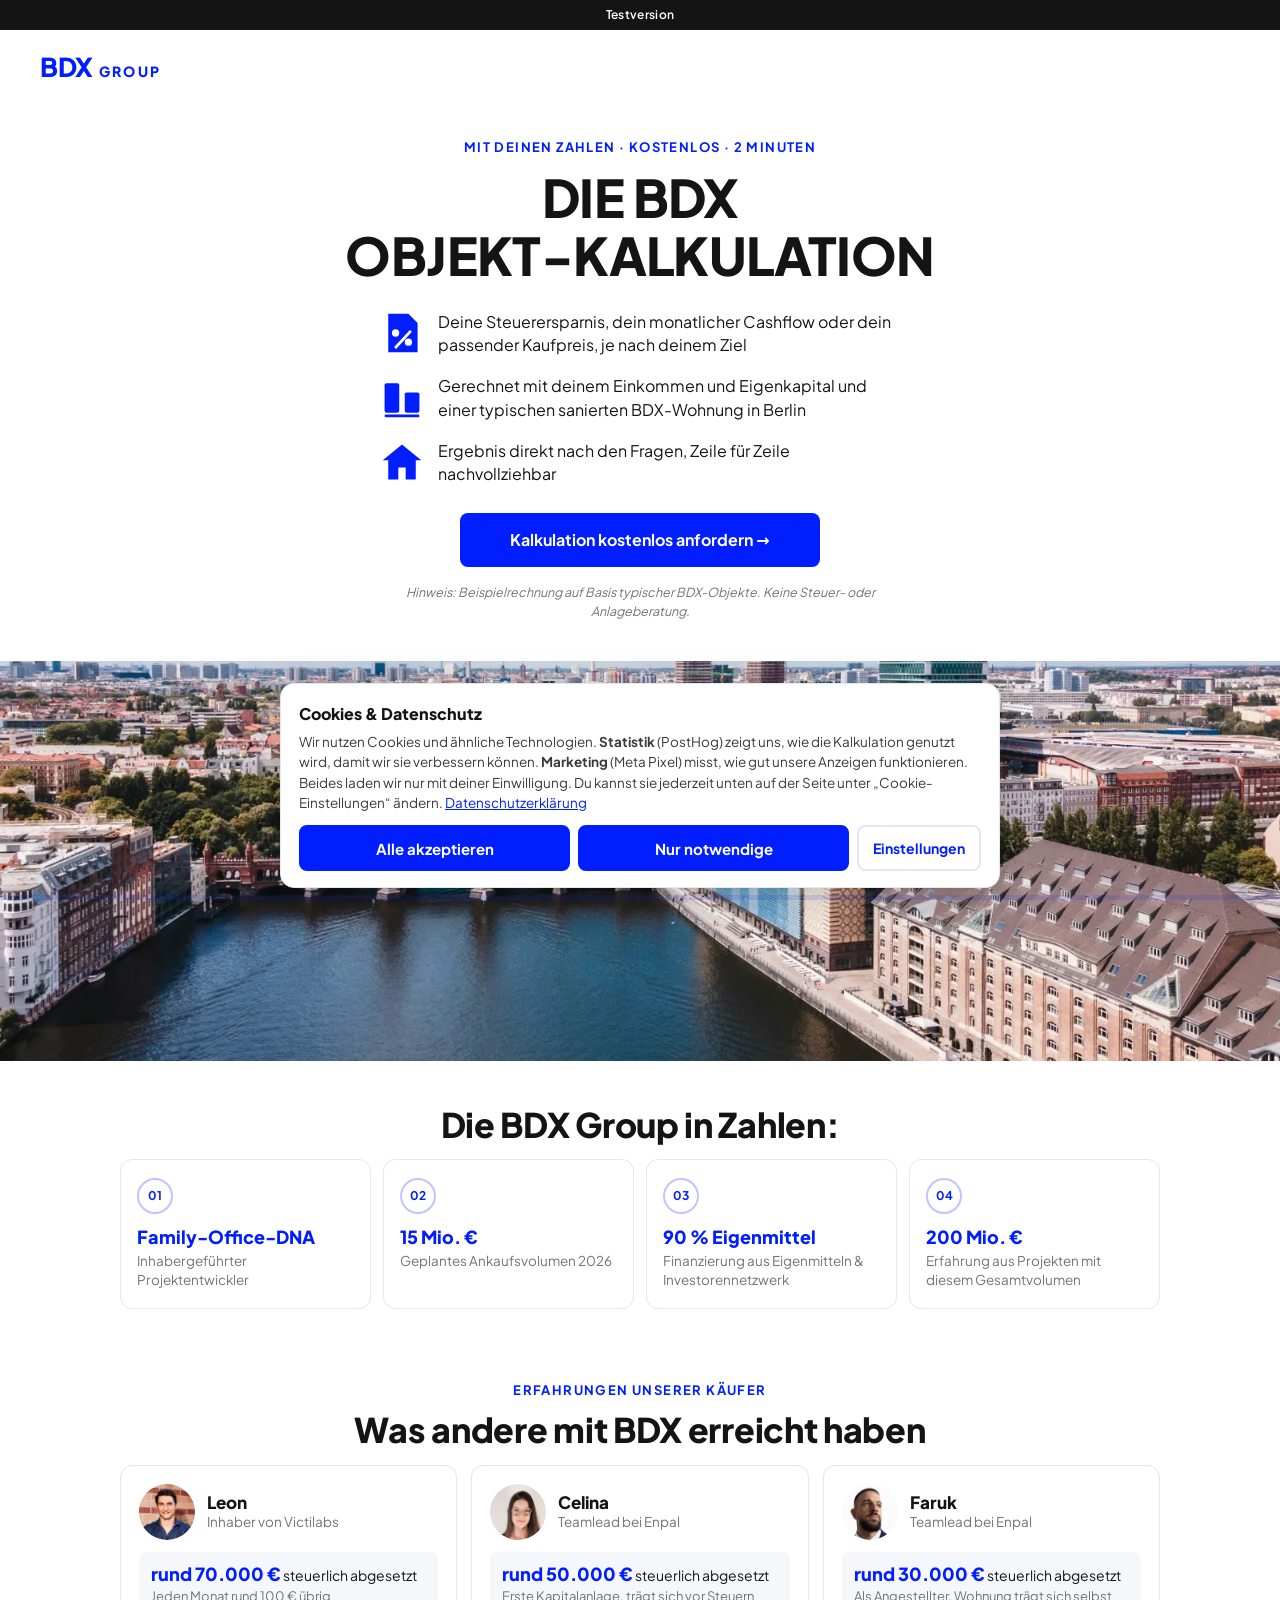
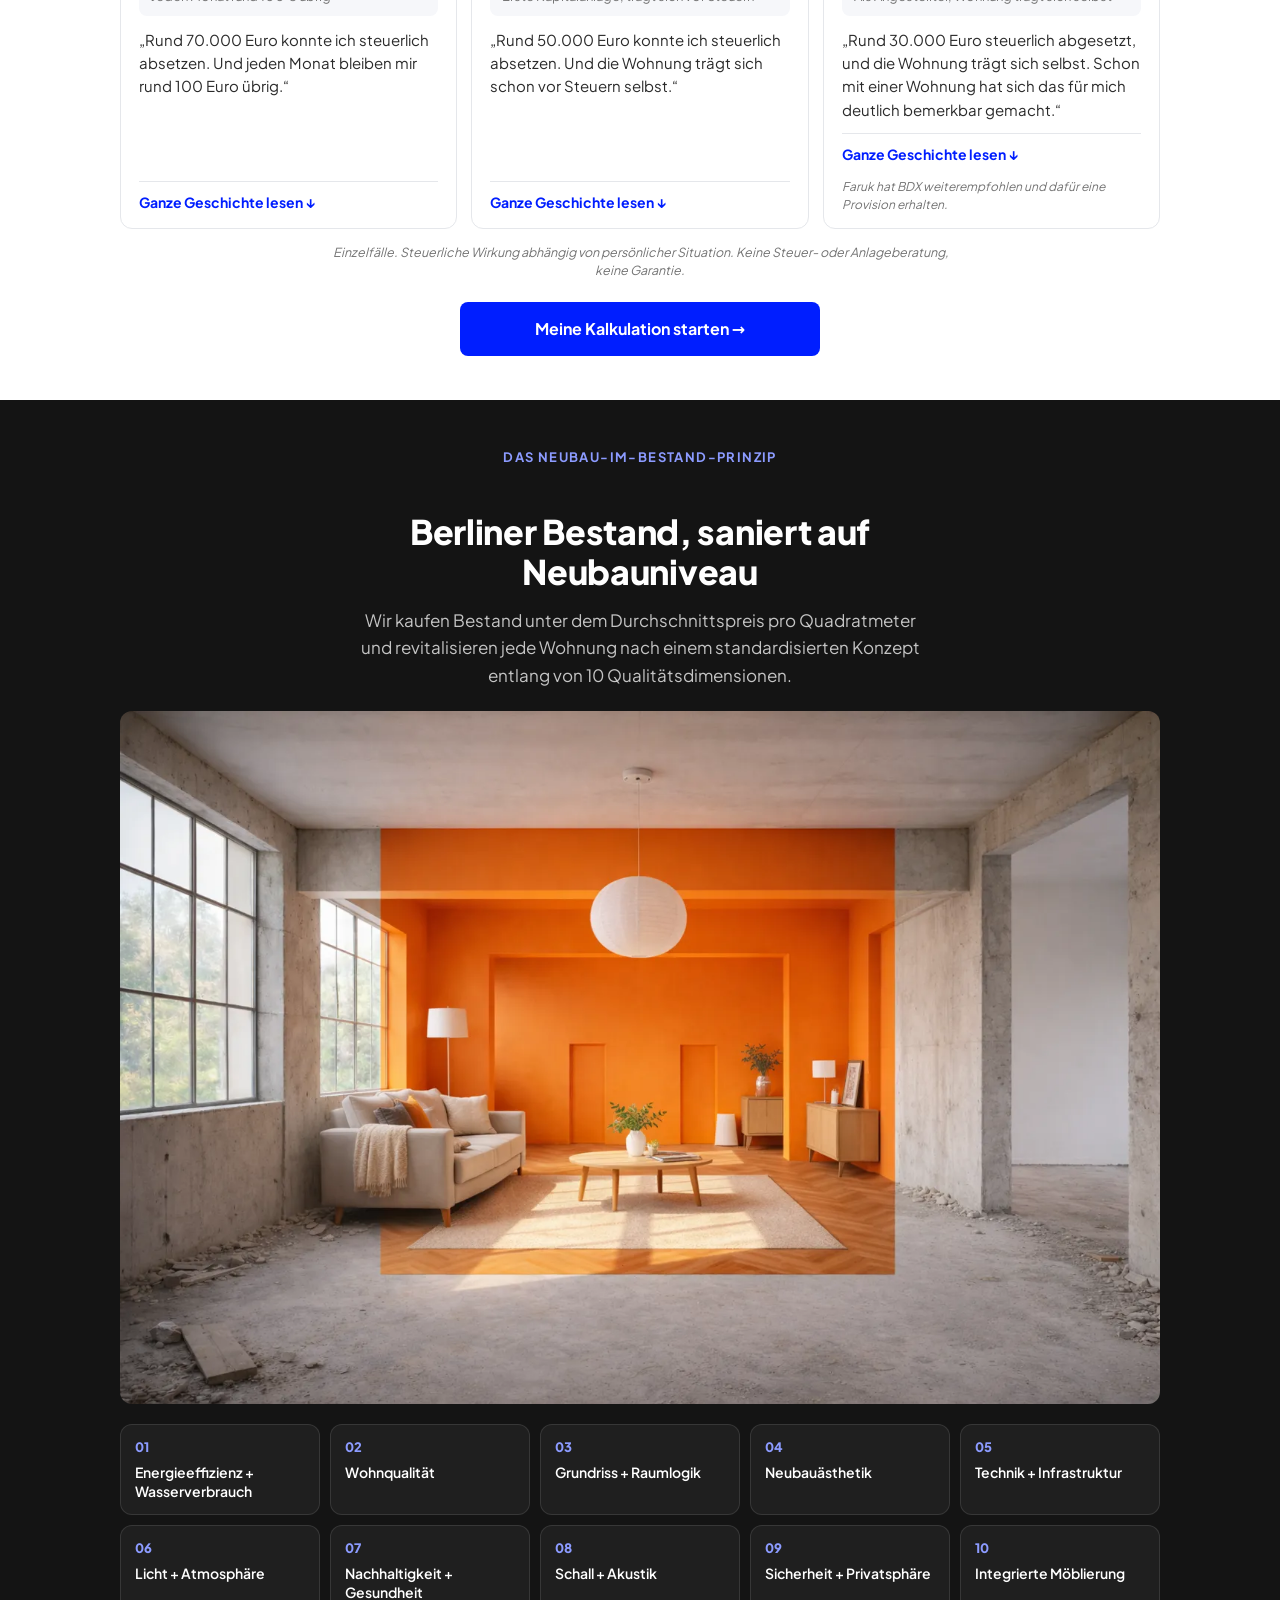
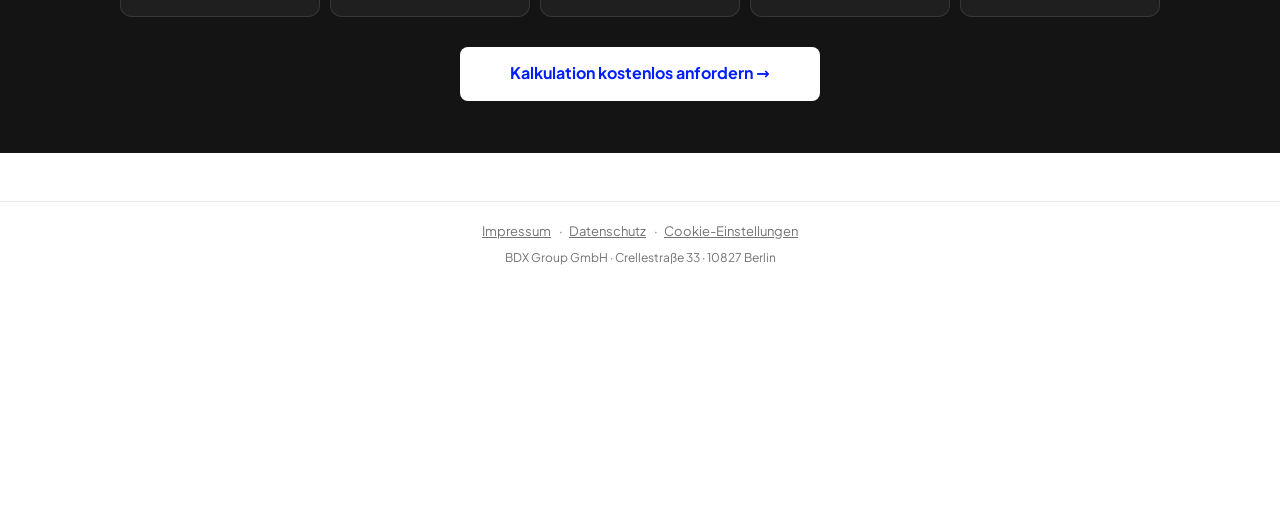
==== commit ac07343e: "feat: nur Testimonials Leon, Celina, Faruk mit echten Fotos; Datenschutzerklärung verlinkt (Footer, " ====
--- a/index.html
+++ b/index.html
@@ -8,7 +8,7 @@
 <meta name="description" content="Die vollständige Kalkulation einer aktuellen Berliner BDX-Wohnung: Kaufpreis, Miete, Rate, laufende Kosten und Steuereffekt, vor und nach Steuern.">
 <link rel="preload" href="fonts/plus-jakarta-sans-latin.woff2" as="font" type="font/woff2" crossorigin>
 <link rel="stylesheet" href="fonts/fonts.css">
-<link rel="stylesheet" href="css/style.css?v=5">
+<link rel="stylesheet" href="css/style.css?v=6">
 
 <!-- Meta Pixel + PostHog laden erst nach Einwilligung: js/consent.js -->
 </head>
@@ -104,7 +104,7 @@
         <label class="field"><span class="field-ic" aria-hidden="true">👋</span><input name="nachname" type="text" autocomplete="family-name" placeholder="Dein Nachname" required></label>
         <label class="field"><span class="field-ic" aria-hidden="true">✉️</span><input name="email" type="email" autocomplete="email" placeholder="Deine E-Mail-Adresse" required></label>
         <label class="field"><span class="field-ic prefix" aria-hidden="true">+49</span><input name="telefon" type="tel" autocomplete="tel" placeholder="Deine Telefonnummer" required></label>
-        <label class="consent"><input name="consent" type="checkbox" required><span>Ja, ich stimme den Datenschutzbedingungen zu und bin einverstanden, dass die BDX Group mich zu meiner Auswertung per E-Mail und Telefon kontaktiert. Widerruf ist jederzeit möglich.</span></label>
+        <label class="consent"><input name="consent" type="checkbox" required><span>Ja, ich stimme den <a href="https://bdx-group.de/datenschutz" target="_blank" rel="noopener">Datenschutzbedingungen</a> zu und bin einverstanden, dass die BDX Group mich zu meiner Auswertung per E-Mail und Telefon kontaktiert. Widerruf ist jederzeit möglich.</span></label>
         <p class="form-error" id="form-error" role="alert" hidden>Bitte fülle alle Felder aus und bestätige die Datenschutzbedingungen.</p>
         <button class="cta block" type="submit" id="cta-submit">Meine Auswertung anzeigen →</button>
       </form>
@@ -148,17 +148,17 @@
 
 <footer class="foot">
   <a href="https://bdx-group.de/impressum" target="_blank" rel="noopener">Impressum</a>
-  <span>·</span><span>Datenschutz (folgt)</span>
+  <span>·</span><a href="https://bdx-group.de/datenschutz" target="_blank" rel="noopener">Datenschutz</a>
   <span>·</span><a href="#" data-consent-open>Cookie-Einstellungen</a>
   <p>BDX Group GmbH · Crellestraße 33 · 10827 Berlin</p>
 </footer>
 <div class="bar" aria-hidden="true"><div class="bar-fill" id="bar-fill"></div></div>
 
-<script src="js/consent.js?v=1"></script>
+<script src="js/consent.js?v=2"></script>
 <script src="js/tracking.js?v=1"></script>
 <script src="js/bdx-engine.js?v=3"></script>
 <script src="js/funnel.js?v=4"></script>
-<script src="js/testimonials.js?v=1"></script>
+<script src="js/testimonials.js?v=2"></script>
 <script src="js/rechner-embed.js?v=3"></script>
 <script src="js/calendly.js?v=2"></script>
 </body>
--- a/css/style.css
+++ b/css/style.css
@@ -197,3 +197,5 @@
 @media (min-width:640px){.cc-btns{grid-template-columns:1fr 1fr auto}.cc-ghost{grid-column:auto}}
 body.cc-offen{padding-bottom:230px}
 .foot a[data-consent-open]{cursor:pointer}
+
+.consent a{color:var(--blue);text-decoration:underline}
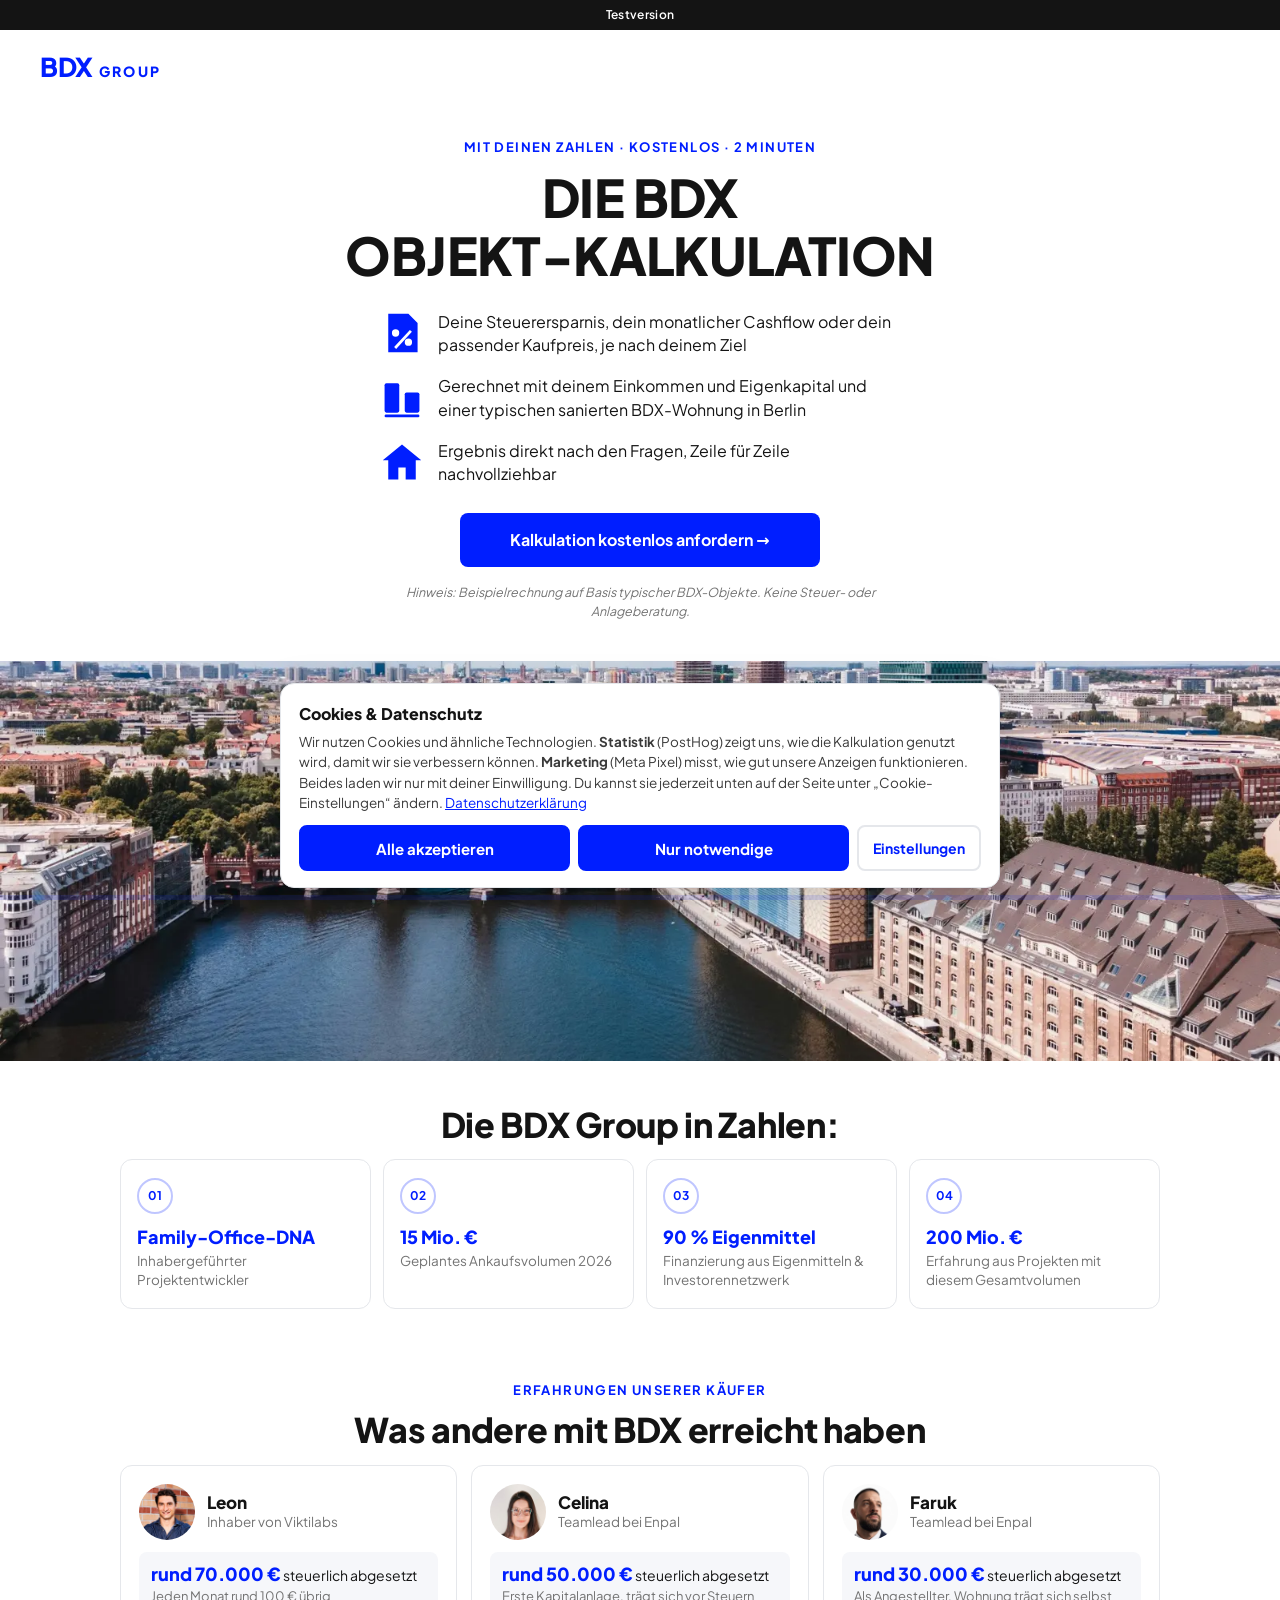
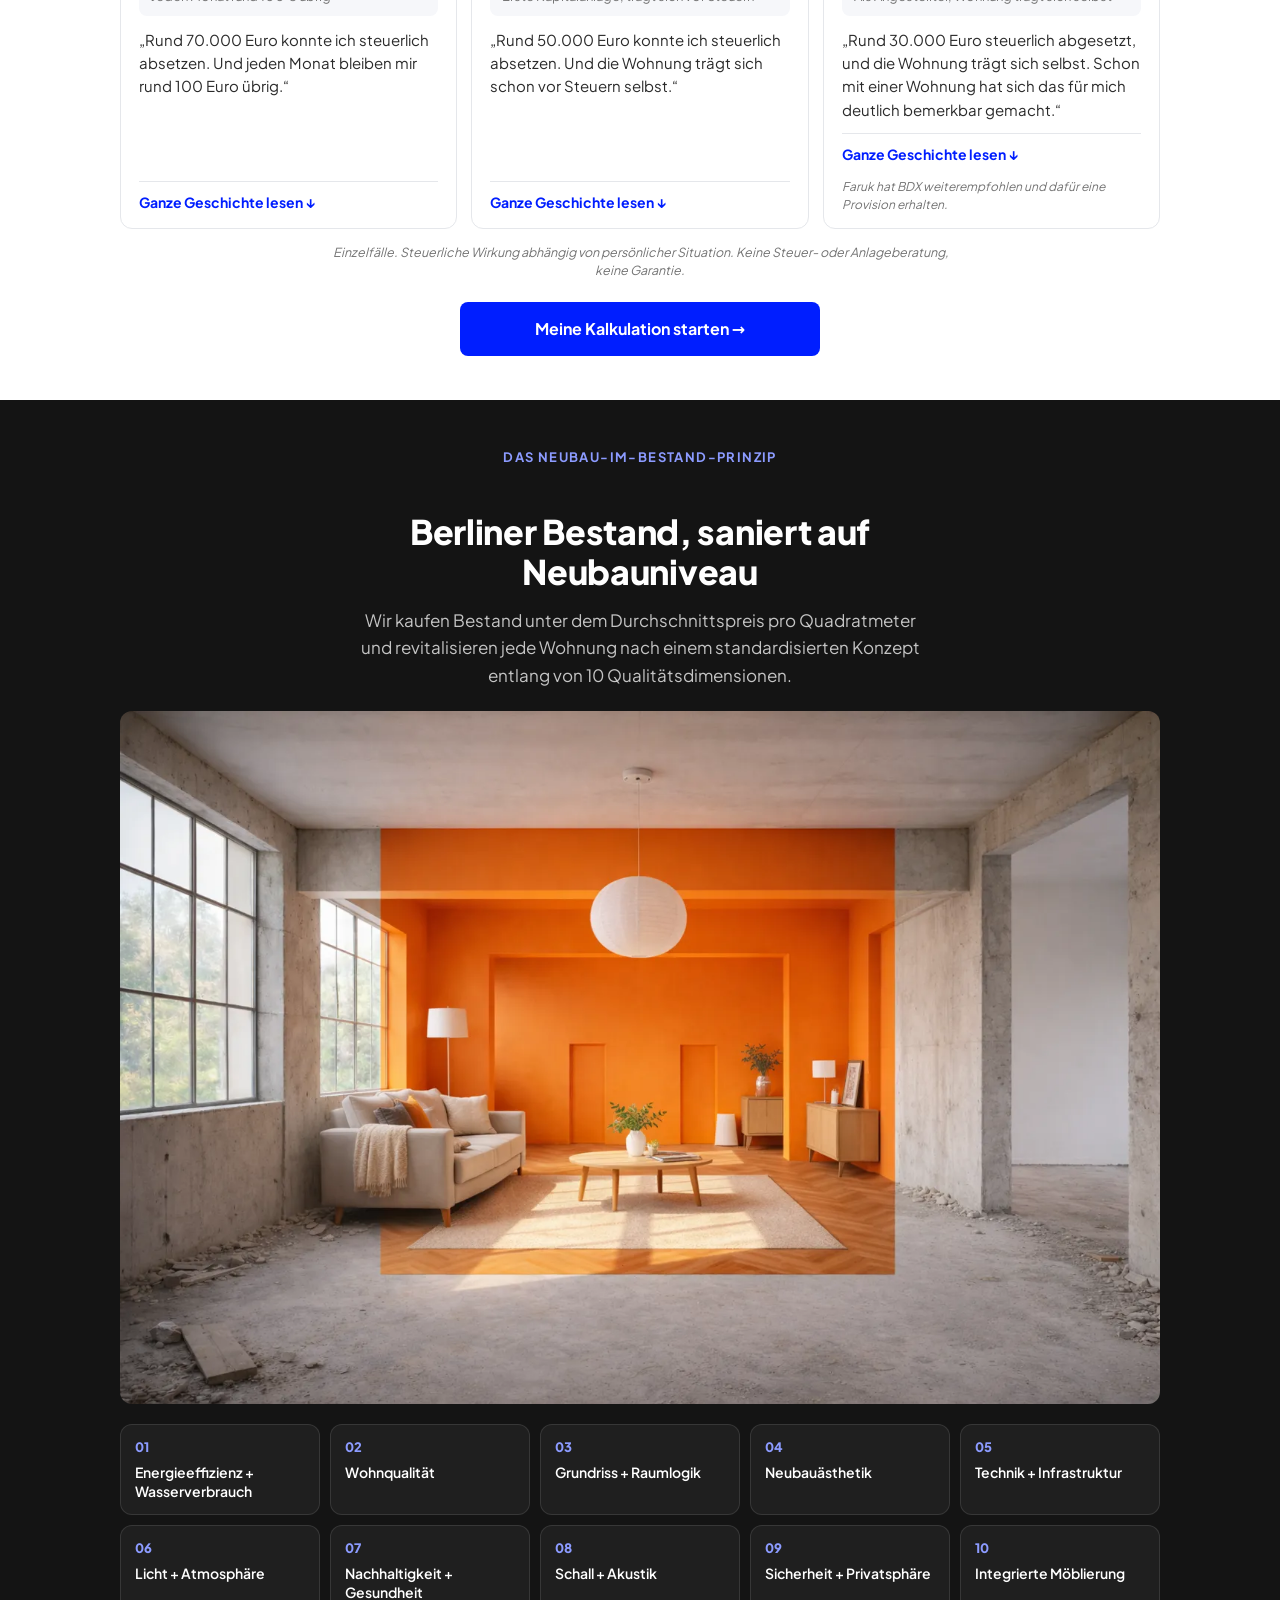
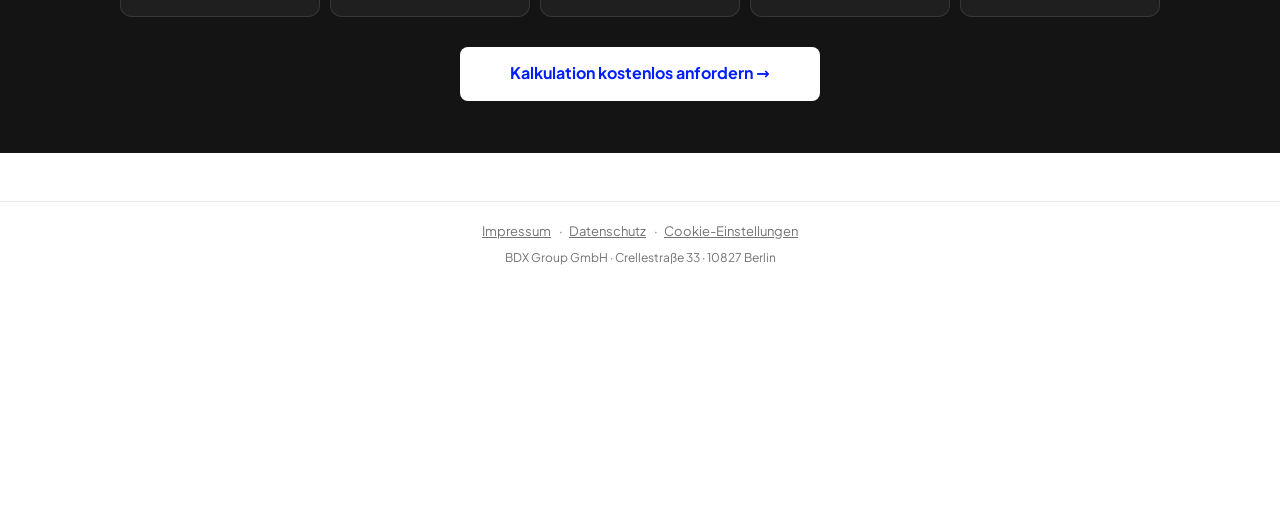
==== commit cf7f29a3: "fix: Viktilabs mit K" ====
--- a/index.html
+++ b/index.html
@@ -158,7 +158,7 @@
 <script src="js/tracking.js?v=1"></script>
 <script src="js/bdx-engine.js?v=3"></script>
 <script src="js/funnel.js?v=4"></script>
-<script src="js/testimonials.js?v=2"></script>
+<script src="js/testimonials.js?v=3"></script>
 <script src="js/rechner-embed.js?v=3"></script>
 <script src="js/calendly.js?v=2"></script>
 </body>
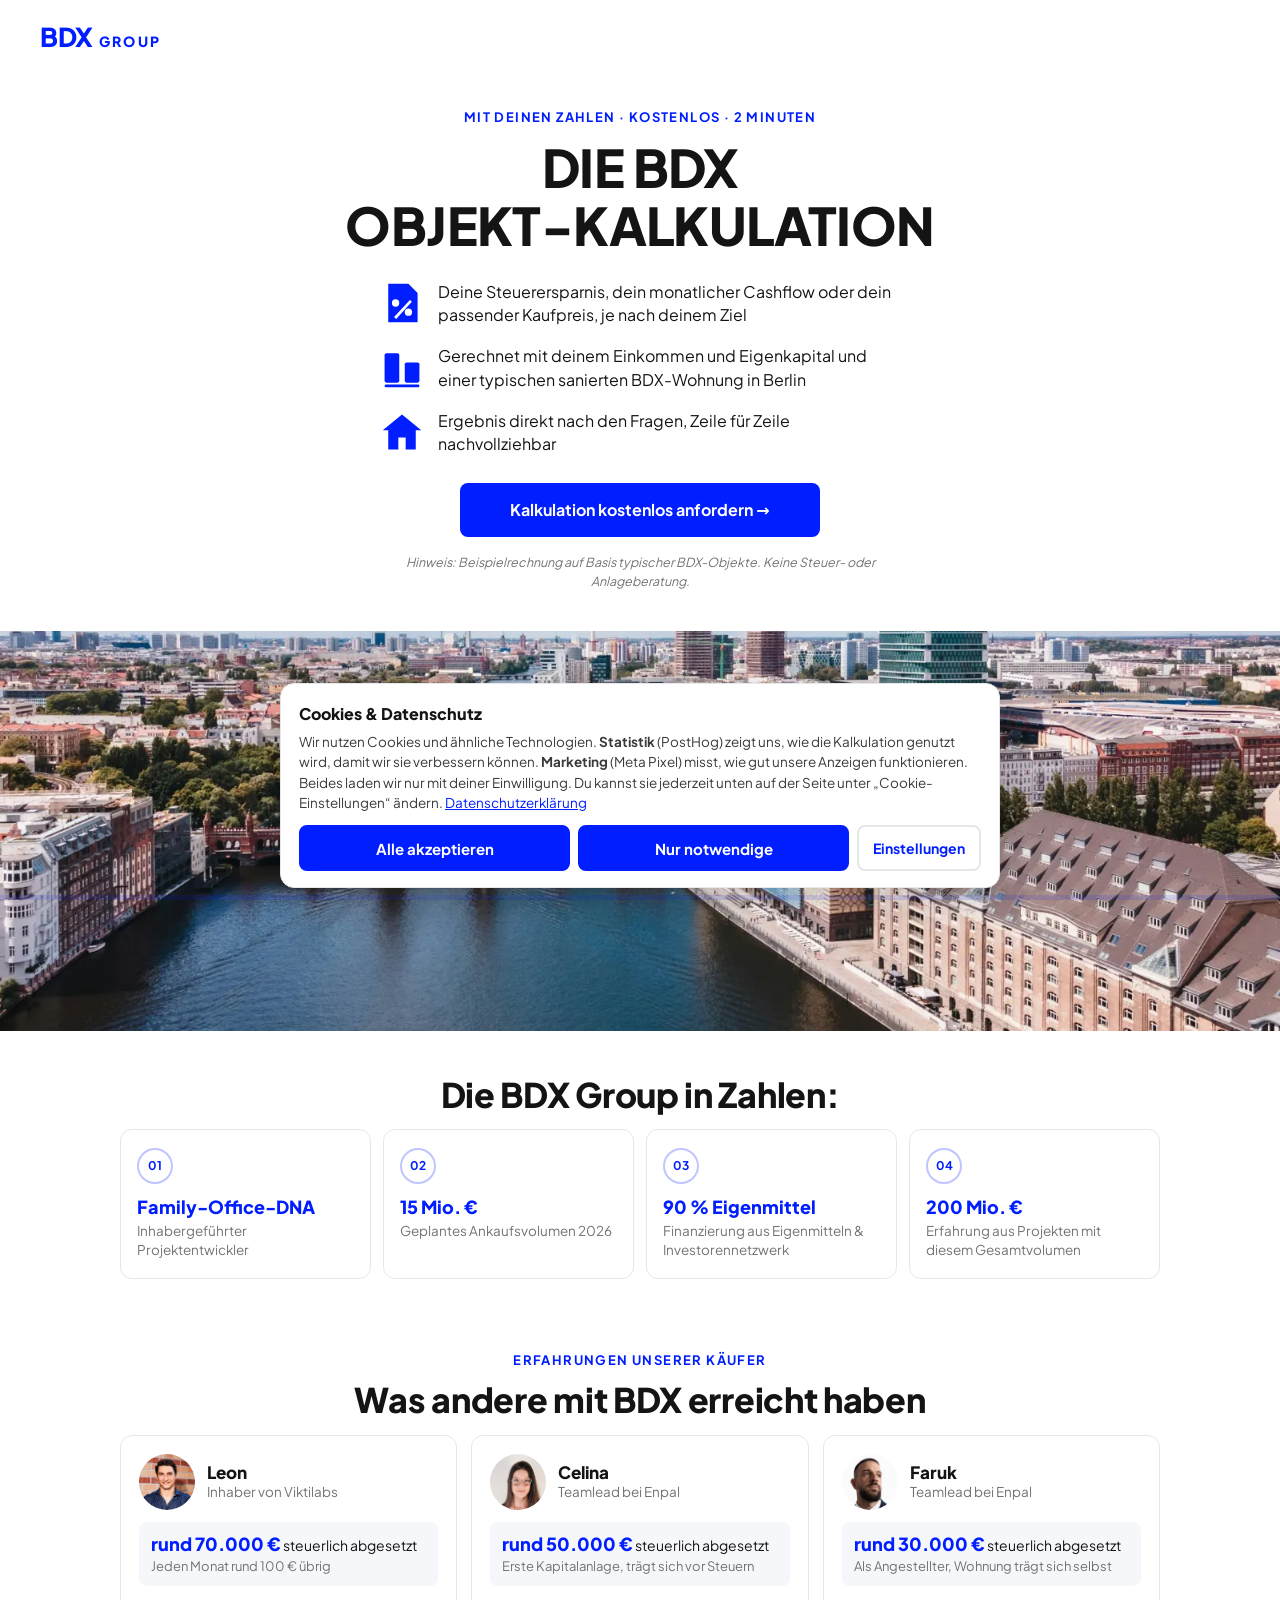
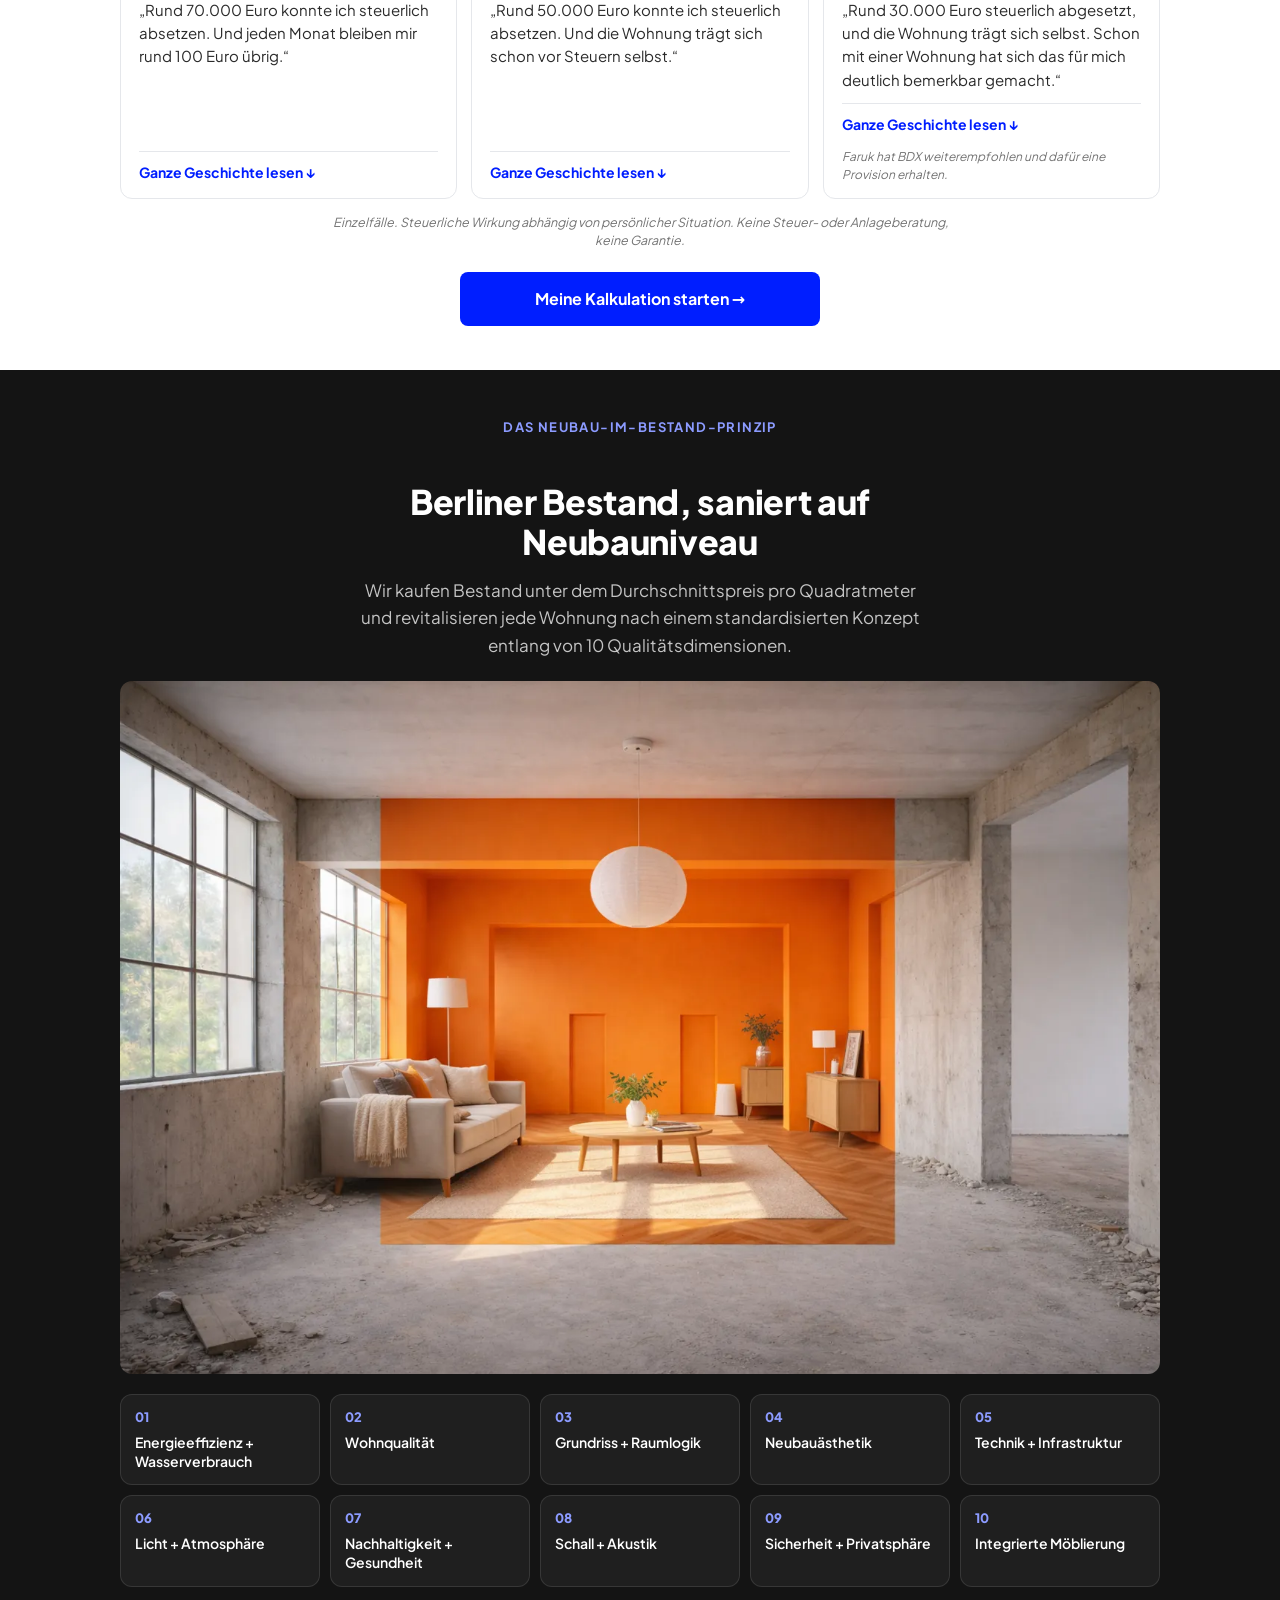
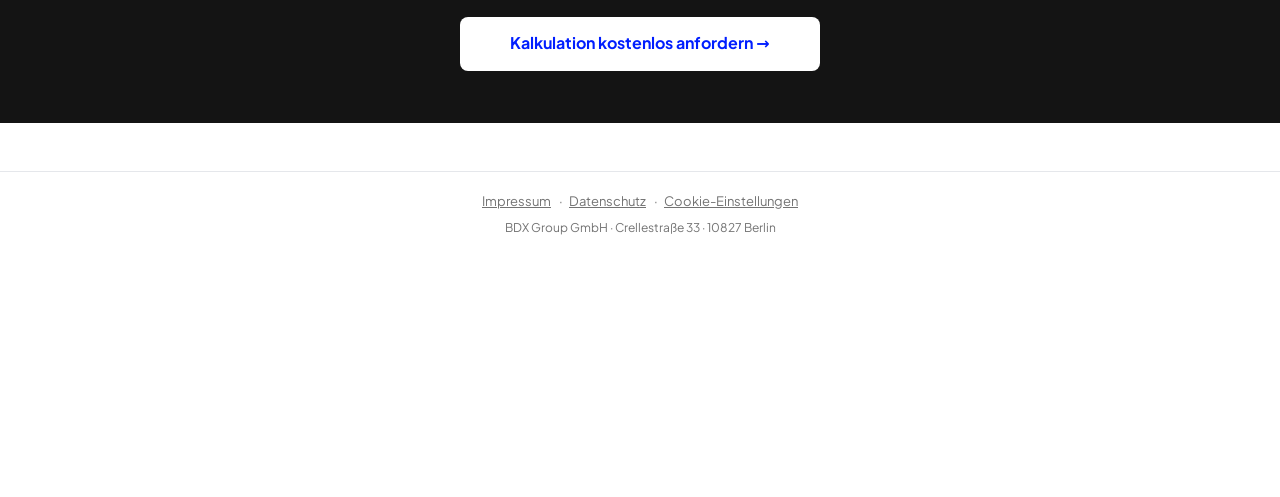
==== commit 3b356ea5: "chore: Testversion-Banner entfernt" ====
--- a/index.html
+++ b/index.html
@@ -8,12 +8,11 @@
 <meta name="description" content="Die vollständige Kalkulation einer aktuellen Berliner BDX-Wohnung: Kaufpreis, Miete, Rate, laufende Kosten und Steuereffekt, vor und nach Steuern.">
 <link rel="preload" href="fonts/plus-jakarta-sans-latin.woff2" as="font" type="font/woff2" crossorigin>
 <link rel="stylesheet" href="fonts/fonts.css">
-<link rel="stylesheet" href="css/style.css?v=6">
+<link rel="stylesheet" href="css/style.css?v=7">
 
 <!-- Meta Pixel + PostHog laden erst nach Einwilligung: js/consent.js -->
 </head>
 <body>
-<div class="testbar">Testversion</div>
 
 <header class="top">
   <a class="brand" href="#start" data-go="start" aria-label="BDX Group, zum Start"><span class="brand-mark">BDX</span><span class="brand-name">GROUP</span></a>
--- a/css/style.css
+++ b/css/style.css
@@ -11,7 +11,6 @@
 button{font-family:inherit}
 [id]{scroll-margin-top:16px}
 
-.testbar{background:var(--ink);color:#fff;font-size:12px;font-weight:600;text-align:center;padding:6px 12px;letter-spacing:.3px}
 
 .top{padding:18px 20px;display:flex;align-items:center}
 .brand{display:inline-flex;align-items:baseline;gap:6px;text-decoration:none;color:var(--blue)}
